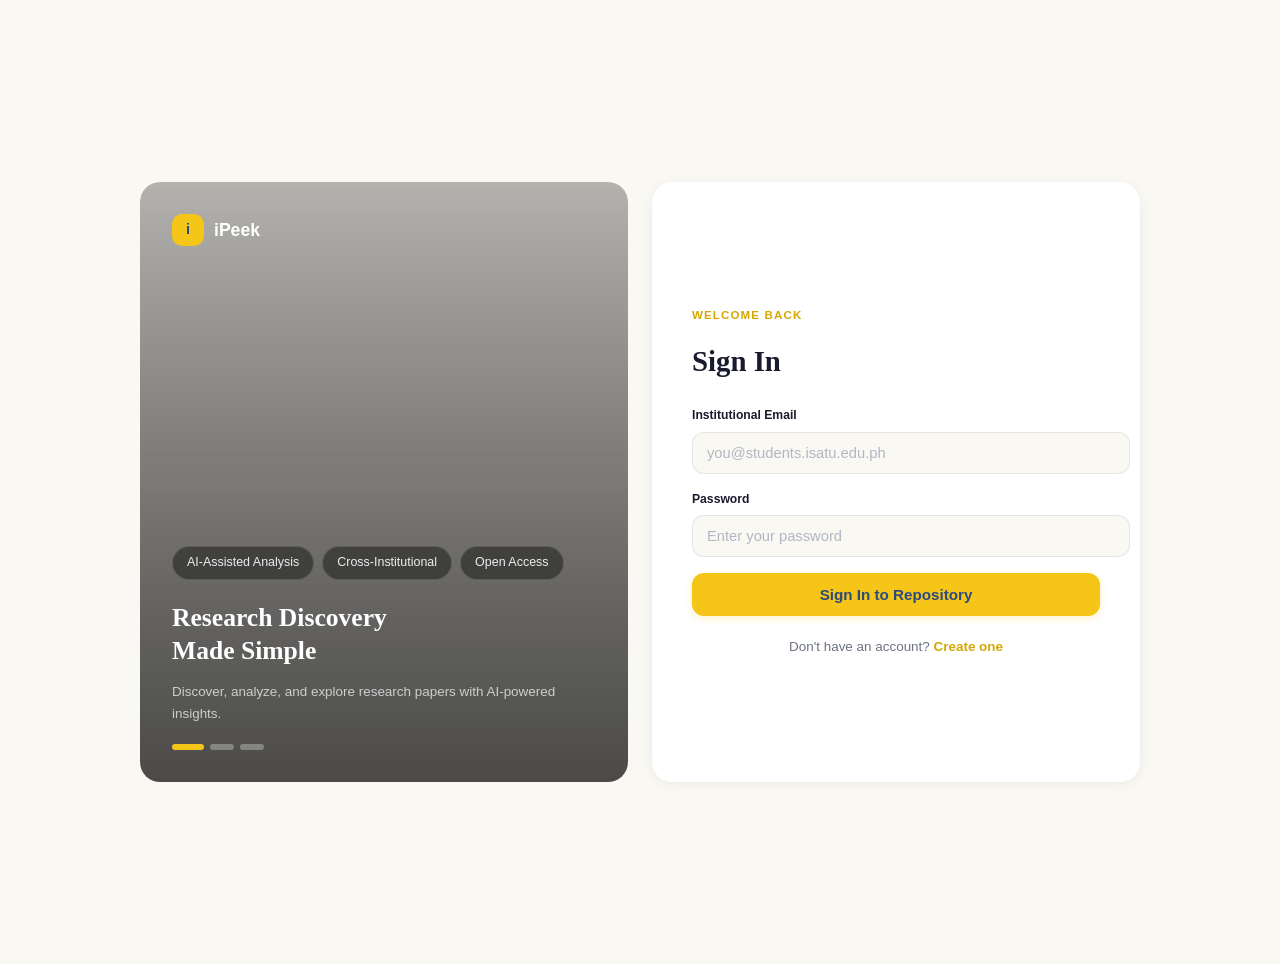
==== frontend/browse.html @ cb065b32 "Merge pull request #4 from riqrolled/new-features/frontend-rework Rework frontend and improve resear" ====
<!DOCTYPE html>
<html lang="en">
<head>
  <meta charset="UTF-8">
  <meta name="viewport" content="width=device-width, initial-scale=1.0">
  <title>iPeek — Browse Research</title>
  <link rel="preconnect" href="https://fonts.googleapis.com">
  <link rel="preconnect" href="https://fonts.gstatic.com" crossorigin>
  <link href="https://fonts.googleapis.com/css2?family=Playfair+Display:wght@600;700;800&family=Inter:wght@400;500;600;700&display=swap" rel="stylesheet">
  <link rel="stylesheet" href="css/style.css">
</head>
<body style="visibility:hidden;">
  <nav class="navbar">
    <div class="nav-brand">
      <div class="nav-logo">i</div>
      Research Repository
    </div>
    <div class="nav-links"></div>
    <div class="nav-right">
      <a href="profile.html" class="avatar" id="avatarEl" title="View Profile"></a>
      <span class="role-pill" id="rolePill"></span>
      <button class="btn btn-ghost btn-sm" onclick="logout()">Sign Out</button>
    </div>
  </nav>

  <!-- Mobile filter FAB -->
  <button class="filter-fab" id="filterFab" onclick="openFilterSheet()">⚙</button>

  <!-- Glass filter bottom sheet (mobile) -->
  <div class="glass-sheet-overlay" id="filterOverlay" onclick="closeFilterSheet()"></div>
  <div class="glass-sheet" id="filterSheet">
    <div class="glass-sheet-handle"></div>
    <div class="glass-sheet-title">Filters</div>

    <div class="sb-section">
      <span class="sb-label">Research Status</span>
      <button class="sb-item active" onclick="setFilter('status','all',this); closeFilterSheet();">
        All Projects <span class="sb-count" id="cntAllM">0</span>
      </button>
      <button class="sb-item" onclick="setFilter('status','approved',this); closeFilterSheet();">
        Approved <span class="sb-count" id="cntApprovedM">0</span>
      </button>
      <button class="sb-item" onclick="setFilter('status','ongoing',this); closeFilterSheet();">
        Ongoing <span class="sb-count" id="cntOngoingM">0</span>
      </button>
      <button class="sb-item" onclick="setFilter('status','rejected',this); closeFilterSheet();">
        Rejected <span class="sb-count" id="cntRejectedM">0</span>
      </button>
    </div>

    <div class="sb-section">
      <span class="sb-label">Colleges</span>
      <button class="sb-item" onclick="setFilter('college','CAS',this); closeFilterSheet();">CAS</button>
      <button class="sb-item" onclick="setFilter('college','CCI',this); closeFilterSheet();">CCI</button>
      <button class="sb-item" onclick="setFilter('college','CEA',this); closeFilterSheet();">CEA</button>
      <button class="sb-item" onclick="setFilter('college','CIT',this); closeFilterSheet();">CIT</button>
      <button class="sb-item" onclick="setFilter('college','COE',this); closeFilterSheet();">COE</button>
    </div>

    <div class="sb-section">
      <span class="sb-label">Technology</span>
      <button class="sb-item" onclick="setFilter('tag','Machine Learning',this); closeFilterSheet();">Machine Learning</button>
      <button class="sb-item" onclick="setFilter('tag','Web Development',this); closeFilterSheet();">Web Development</button>
      <button class="sb-item" onclick="setFilter('tag','Mobile App',this); closeFilterSheet();">Mobile App</button>
      <button class="sb-item" onclick="setFilter('tag','IoT',this); closeFilterSheet();">IoT</button>
      <button class="sb-item" onclick="setFilter('tag','Computer Vision',this); closeFilterSheet();">Computer Vision</button>
    </div>
  </div>

  <div class="layout">
    <!-- Left filter sidebar (desktop) -->
    <div class="sidebar">
      <div class="sb-section">
        <span class="sb-label">Research Status</span>
        <button class="sb-item active" onclick="setFilter('status','all',this)">
          All Projects <span class="sb-count" id="cntAll">0</span>
        </button>
        <button class="sb-item" onclick="setFilter('status','approved',this)">
          Approved <span class="sb-count" id="cntApproved">0</span>
        </button>
        <button class="sb-item" onclick="setFilter('status','ongoing',this)">
          Ongoing <span class="sb-count" id="cntOngoing">0</span>
        </button>
        <button class="sb-item" onclick="setFilter('status','rejected',this)">
          Rejected <span class="sb-count" id="cntRejected">0</span>
        </button>
      </div>

      <div class="sb-section">
        <span class="sb-label">Colleges</span>
        <button class="sb-item" onclick="setFilter('college','CAS',this)">CAS</button>
        <button class="sb-item" onclick="setFilter('college','CCI',this)">CCI</button>
        <button class="sb-item" onclick="setFilter('college','CEA',this)">CEA</button>
        <button class="sb-item" onclick="setFilter('college','CIT',this)">CIT</button>
        <button class="sb-item" onclick="setFilter('college','COE',this)">COE</button>
      </div>

      <div class="sb-section">
        <span class="sb-label">Technology</span>
        <button class="sb-item" onclick="setFilter('tag','Machine Learning',this)">Machine Learning</button>
        <button class="sb-item" onclick="setFilter('tag','Web Development',this)">Web Development</button>
        <button class="sb-item" onclick="setFilter('tag','Mobile App',this)">Mobile App</button>
        <button class="sb-item" onclick="setFilter('tag','IoT',this)">IoT</button>
        <button class="sb-item" onclick="setFilter('tag','Computer Vision',this)">Computer Vision</button>
      </div>
    </div>

    <!-- Main content area -->
    <div class="main">
      <div class="hero">
        <div>
          <h2>Explore ISAT-U Research</h2>
          <p>Capstone and thesis projects · Main Campus · 2020–2025</p>
        </div>
        <span class="badge badge-validated">ISAT-U Main Campus</span>
      </div>

      <div class="search-wrap mb-md">
        <span class="search-icon">🔍</span>
        <input type="text" id="searchInput" placeholder="Title, author, keyword, or technology...">
      </div>

      <div class="year-pills">
        <button class="year-pill active" onclick="setYear('all',this)">All Years</button>
        <button class="year-pill" onclick="setYear('2024',this)">2024</button>
        <button class="year-pill" onclick="setYear('2023',this)">2023</button>
        <button class="year-pill" onclick="setYear('2022',this)">2022</button>
      </div>

      <div class="results-bar">
        <span id="resultsCount">Loading...</span>
      </div>

      <div class="research-grid" id="grid"></div>

      <div id="empty" class="empty-state" style="display:none;">
        <div class="empty-state-icon">📭</div>
        <p>No research found. Try adjusting your filters.</p>
      </div>

      <div id="loading" class="text-center" style="padding:60px 0;color:var(--muted);">
        <div class="spinner spinner-lg" style="margin:0 auto 12px;"></div>
        <p>Loading repository...</p>
      </div>
    </div>
  </div>

  <div class="toast-wrap" id="toasts"></div>

  <script src="js/api.js"></script>
  <script src="js/pillnav.js"></script>
  <script src="js/motion.js"></script>
  <script src="js/browse.js"></script>

  <script>
    function openFilterSheet() {
      document.getElementById("filterOverlay").classList.add("open");
      document.getElementById("filterSheet").classList.add("open");
    }
    function closeFilterSheet() {
      document.getElementById("filterOverlay").classList.remove("open");
      document.getElementById("filterSheet").classList.remove("open");
    }

    async function logout() {
      try { await apiLogout(); } catch {}
      sessionStorage.clear();
      window.location.replace("index.html");
    }
  </script>

</body>
</html>
---- frontend/css/style.css ----
/* =============================================================
   iPeek — Global Stylesheet
   Design: Warm cream base, serif headings, soft shadows,
   yellow/gold accents, flat clean aesthetic.
   ============================================================= */

/* ── Reset ────────────────────────────────────────────────── */
*, *::before, *after { box-sizing: border-box; margin: 0; padding: 0; }

:root {
  /* Cream base */
  --bg:          #FAF8F2;
  --bg-alt:      #F5F3ED;
  --card:        #FFFFFF;

  /* Palette */
  --primary:     #2A4A7F;
  --primary-lt:  #3a6aaf;
  --accent:      #F5C518;
  --accent-dk:   #D4A800;
  --orange:      #FF8C42;

  /* Semantic */
  --text:        #1a1a2e;
  --muted:       #6b7280;
  --border:      rgba(0,0,0,0.06);
  --success:     #16a34a;
  --warning:     #d97706;
  --danger:      #dc2626;
  --info:        #2563eb;

  /* Typography */
  --font-serif:  'Playfair Display', Georgia, serif;
  --font-sans:   'Inter', 'Segoe UI', sans-serif;

  /* Shadows — warm, soft */
  --shadow-sm:   0 1px 3px rgba(0,0,0,0.04);
  --shadow:      0 2px 12px rgba(0,0,0,0.06);
  --shadow-md:   0 4px 20px rgba(0,0,0,0.08);
  --shadow-lg:   0 8px 32px rgba(0,0,0,0.10);

  /* Radius */
  --radius:      16px;
  --radius-sm:   12px;
  --radius-lg:   20px;
  --radius-pill:  9999px;

  /* Glass (overlays only) */
  --glass-bg:    rgba(255,255,255,0.85);
  --glass-border:rgba(255,255,255,0.6);
  --glass-blur:  12px;
}

body {
  font-family: var(--font-sans);
  background: var(--bg);
  color: var(--text);
  font-size: 14px;
  line-height: 1.6;
  -webkit-font-smoothing: antialiased;
  min-height: 100vh;
}

a    { text-decoration: none; color: inherit; }
button, input, textarea, select { font-family: inherit; cursor: pointer; }

h1, h2, h3 { font-family: var(--font-serif); color: var(--text); }

/* ── Navbar — Full-width flat bar ─────────────────────────── */
.navbar {
  position: sticky;
  top: 0;
  z-index: 100;
  height: 60px;
  display: flex;
  align-items: center;
  padding: 0 24px;
  gap: 16px;
  background: var(--card);
  border-bottom: 1px solid var(--border);
  box-shadow: var(--shadow-sm);
}

.nav-brand {
  display: flex;
  align-items: center;
  gap: 10px;
  color: var(--text);
  font-weight: 700;
  font-size: 1.05rem;
  margin-right: 8px;
  white-space: nowrap;
  flex-shrink: 0;
}

.nav-logo {
  width: 32px; height: 32px;
  border-radius: 10px;
  background: var(--accent);
  color: var(--primary);
  font-weight: 800;
  font-size: 0.9rem;
  display: flex; align-items: center; justify-content: center;
  flex-shrink: 0;
}

.nav-links { display: flex; gap: 4px; flex: 1; }

/* Nav track wraps the pill list — subtle bg on flat bar */
.nav-track {
  display: flex;
  align-items: center;
  gap: 2px;
}

.nav-right {
  display: flex;
  align-items: center;
  gap: 12px;
  margin-left: auto;
  flex-shrink: 0;
}

/* ── Pill Nav — gliding highlight ──────────────────────────── */
.pill-list {
  position: relative;
  display: flex;
  align-items: center;
  gap: 2px;
  list-style: none;
  margin: 0;
  padding: 0;
}

.pill-indicator {
  position: absolute;
  top: 0; left: 0;
  background: rgba(245, 197, 24, 0.15);
  border-radius: var(--radius-sm);
  opacity: 0;
  transition: transform 220ms cubic-bezier(0.4, 0, 0.2, 1),
              width 220ms cubic-bezier(0.4, 0, 0.2, 1),
              opacity 150ms;
  z-index: 0;
  pointer-events: none;
}

.pill-list > li { display: flex; }

.pill {
  position: relative;
  z-index: 1;
  display: inline-flex;
  align-items: center;
  gap: 6px;
  padding: 7px 14px;
  border-radius: var(--radius-sm);
  color: var(--muted);
  font-size: 0.88rem;
  font-weight: 500;
  text-decoration: none;
  transition: color 180ms, background 180ms;
  white-space: nowrap;
}

.pill:hover { color: var(--text); background: rgba(0,0,0,0.03); }
.pill.nav-lit { color: var(--primary); font-weight: 600; }
.pill.is-active { color: var(--primary); font-weight: 600; }

/* ── Nav icon button (bell, logout) ───────────────────────── */
.nav-icon-btn {
  width: 36px; height: 36px;
  border-radius: 50%;
  border: none;
  background: transparent;
  display: flex; align-items: center; justify-content: center;
  font-size: 1.1rem;
  color: var(--muted);
  cursor: pointer;
  transition: background 0.15s, color 0.15s;
  position: relative;
}
.nav-icon-btn:hover { background: rgba(0,0,0,0.05); color: var(--text); }

/* ── Notification Dropdown ─────────────────────────────────── */
.nav-notif-wrapper { position: relative; }

.nav-dropdown {
  position: absolute;
  top: calc(100% + 8px);
  right: 0;
  background: var(--card);
  border-radius: var(--radius);
  box-shadow: var(--shadow-lg);
  border: 1px solid var(--border);
  min-width: 320px;
  max-height: 400px;
  overflow-y: auto;
  z-index: 200;
  display: none;
}
.nav-dropdown.open { display: block; }

.notif-header {
  padding: 14px 16px;
  font-weight: 700;
  font-size: 0.88rem;
  border-bottom: 1px solid var(--border);
  color: var(--text);
}

.notif-item {
  padding: 12px 16px;
  border-bottom: 1px solid var(--border);
  font-size: 0.82rem;
  display: flex;
  gap: 10px;
  align-items: flex-start;
  transition: background 0.12s;
}
.notif-item:hover { background: rgba(0,0,0,0.02); }
.notif-item:last-child { border: none; }

.notif-icon {
  width: 32px; height: 32px;
  border-radius: 50%;
  display: flex; align-items: center; justify-content: center;
  flex-shrink: 0;
  font-size: 0.85rem;
}
.notif-icon.approved { background: #E8F5E9; }
.notif-icon.pending  { background: #FFF3E0; }
.notif-icon.returned { background: #FFEBEE; }

.notif-text { flex: 1; line-height: 1.4; }
.notif-text strong { font-weight: 600; }
.notif-time { font-size: 0.72rem; color: var(--muted); margin-top: 2px; }

.notif-empty { padding: 24px; text-align: center; color: var(--muted); font-size: 0.84rem; }

/* ── Profile Pill (avatar + role) ──────────────────────────── */
.profile-pill {
  display: inline-flex;
  align-items: center;
  gap: 8px;
  padding: 4px 12px 4px 4px;
  border-radius: var(--radius-pill);
  text-decoration: none;
  transition: background 0.15s;
}
.profile-pill:hover { background: rgba(0,0,0,0.04); }

.avatar {
  width: 32px; height: 32px;
  border-radius: 50%;
  background: var(--accent);
  color: var(--primary);
  font-weight: 700;
  font-size: 0.78rem;
  display: flex; align-items: center; justify-content: center;
  flex-shrink: 0;
  cursor: pointer;
}

.role-pill {
  background: var(--accent);
  color: var(--primary);
  font-size: 0.72rem;
  font-weight: 700;
  padding: 3px 10px;
  border-radius: var(--radius-pill);
  white-space: nowrap;
}

/* ── Mobile Header ─────────────────────────────────────────── */
.mobile-header {
  display: none;
  position: sticky;
  top: 0;
  z-index: 100;
  height: 52px;
  background: var(--card);
  border-bottom: 1px solid var(--border);
  padding: 0 16px;
  align-items: center;
  justify-content: space-between;
}

.mobile-header .nav-brand { font-size: 0.95rem; }

.mobile-profile-icon {
  width: 32px; height: 32px;
  border-radius: 50%;
  background: var(--accent);
  color: var(--primary);
  font-weight: 700;
  font-size: 0.75rem;
  display: flex; align-items: center; justify-content: center;
  text-decoration: none;
}

/* ── Bottom Tab Bar (Mobile) ──────────────────────────────── */
.bottom-tab-bar {
  display: none;
  position: fixed;
  bottom: 0;
  left: 0; right: 0;
  z-index: 100;
  background: var(--card);
  border-top: 1px solid var(--border);
  box-shadow: 0 -2px 8px rgba(0,0,0,0.04);
  padding: 6px 8px;
  padding-bottom: max(6px, env(safe-area-inset-bottom));
}

.bottom-tab-bar .pill-list {
  justify-content: space-around;
}

.bottom-tab-bar .pill {
  flex-direction: column;
  gap: 2px;
  padding: 6px 10px;
  font-size: 0.65rem;
  text-align: center;
}

.bottom-tab-bar .pill-indicator {
  border-radius: var(--radius-sm);
}

/* ── Layouts ───────────────────────────────────────────────── */
.layout {
  display: grid;
  grid-template-columns: 220px 1fr;
  min-height: calc(100vh - 60px);
  padding: 20px;
  gap: 20px;
  max-width: 1400px;
  margin: 0 auto;
}

.layout-two {
  display: grid;
  grid-template-columns: 1fr;
  min-height: calc(100vh - 60px);
  padding: 20px;
  gap: 16px;
  max-width: 780px;
  margin: 0 auto;
}

.layout-review {
  display: grid;
  grid-template-columns: 340px 1fr;
  min-height: calc(100vh - 60px);
  padding: 20px;
  gap: 20px;
  max-width: 1200px;
  margin: 0 auto;
}

/* ── Sidebar ───────────────────────────────────────────────── */
.sidebar {
  background: var(--card);
  border-radius: var(--radius);
  box-shadow: var(--shadow);
  padding: 20px 0;
  overflow-y: auto;
  align-self: start;
  position: sticky;
  top: 80px;
}

.right-panel {
  background: var(--card);
  border-radius: var(--radius);
  box-shadow: var(--shadow);
  padding: 18px;
  overflow-y: auto;
  display: flex;
  flex-direction: column;
  gap: 14px;
  align-self: start;
  position: sticky;
  top: 80px;
}

.main { padding: 20px; overflow-y: auto; }

.sb-section { margin-bottom: 20px; }

.sb-label {
  display: block;
  font-size: 0.72rem;
  font-weight: 700;
  text-transform: uppercase;
  letter-spacing: 0.08em;
  color: var(--accent-dk);
  padding: 0 16px;
  margin-bottom: 6px;
}

.sb-item {
  display: flex;
  align-items: center;
  justify-content: space-between;
  padding: 9px 16px;
  font-size: 0.88rem;
  color: var(--text);
  cursor: pointer;
  transition: all 0.15s;
  border: none;
  background: none;
  width: 100%;
  text-align: left;
  border-radius: var(--radius-sm);
  margin: 0 8px;
  width: calc(100% - 16px);
}

.sb-item:hover  { background: rgba(0,0,0,0.03); }
.sb-item.active {
  background: rgba(245, 197, 24, 0.12);
  color: var(--primary);
  font-weight: 600;
}

.sb-count {
  font-size: 0.72rem;
  font-weight: 600;
  color: var(--muted);
  background: rgba(0,0,0,0.04);
  padding: 2px 8px;
  border-radius: var(--radius-pill);
}

/* ── Cards ─────────────────────────────────────────────────── */
.card {
  background: var(--card);
  border-radius: var(--radius);
  box-shadow: var(--shadow);
  padding: 20px;
  border: 1px solid rgba(0,0,0,0.03);
}

/* ── Stat Cards ────────────────────────────────────────────── */
.stat-grid {
  display: grid;
  grid-template-columns: repeat(4, 1fr);
  gap: 16px;
  margin-bottom: 20px;
}

.stat-card {
  background: var(--card);
  border-radius: var(--radius);
  box-shadow: var(--shadow);
  padding: 20px;
  text-align: center;
  border: 1px solid rgba(0,0,0,0.03);
  transition: transform 0.2s, box-shadow 0.2s;
}

.stat-card:hover { transform: translateY(-2px); box-shadow: var(--shadow-md); }

.stat-card.hi {
  background: linear-gradient(135deg, #FFFBEB, #FEF3C7);
  border: 1px solid rgba(245,197,24,0.2);
}

.stat-num { font-size: 2rem; font-weight: 700; color: var(--primary); line-height: 1; }
.stat-card.hi .stat-num { color: var(--warning); }
.stat-lbl { font-size: 0.76rem; color: var(--muted); margin-top: 6px; font-weight: 500; }

/* ── Buttons ───────────────────────────────────────────────── */
.btn {
  display: inline-flex;
  align-items: center;
  gap: 6px;
  padding: 8px 18px;
  border: none;
  border-radius: var(--radius-sm);
  font-size: 0.88rem;
  font-weight: 600;
  cursor: pointer;
  transition: all 0.18s;
  white-space: nowrap;
  box-shadow: var(--shadow-sm);
}

.btn:hover    { filter: brightness(1.06); transform: translateY(-1px); box-shadow: var(--shadow); }
.btn:active   { transform: scale(0.97) translateY(0); transition: transform 80ms; }
.btn:disabled { opacity: 0.5; cursor: not-allowed; filter: none; transform: none; }

.btn-primary { background: var(--primary); color: white; }
.btn-accent  { background: var(--accent);  color: var(--primary); box-shadow: var(--shadow-sm), 0 2px 8px rgba(245,197,24,0.2); }
.btn-success { background: var(--success); color: white; }
.btn-danger  { background: var(--danger);  color: white; }
.btn-ghost   { background: var(--card); color: var(--primary); border: 1px solid var(--border); }
.btn-ghost:hover { background: var(--bg); }

.btn-sm  { padding: 5px 12px; font-size: 0.78rem; }
.btn-lg  { padding: 11px 26px; font-size: 0.95rem; }
.btn-full { width: 100%; justify-content: center; }

/* ── Badges (consistent everywhere) ───────────────────────── */
.badge {
  display: inline-block;
  padding: 3px 10px;
  border-radius: var(--radius-pill);
  font-size: 0.72rem;
  font-weight: 700;
  text-transform: capitalize;
}

.badge-pending   { background: #FFF3E0; color: #E65100; }
.badge-validated { background: #E8F5E9; color: #2E7D32; }
.badge-approved  { background: #E8F5E9; color: #2E7D32; }
.badge-returned  { background: #FFEBEE; color: #C62828; }
.badge-high      { background: #FFEBEE; color: #C62828; }
.badge-moderate  { background: #FFF3E0; color: #E65100; }
.badge-low       { background: #E8F5E9; color: #2E7D32; }

/* ── Form Elements ─────────────────────────────────────────── */
.form-group { margin-bottom: 14px; }
.form-row   { display: grid; grid-template-columns: 1fr 1fr; gap: 14px; }

.form-label {
  display: block;
  font-size: 0.72rem;
  font-weight: 700;
  text-transform: uppercase;
  letter-spacing: 0.05em;
  color: var(--muted);
  margin-bottom: 5px;
}

.form-input {
  width: 100%;
  padding: 10px 14px;
  border: 1px solid rgba(0,0,0,0.08);
  border-radius: var(--radius-sm);
  font-size: 0.88rem;
  color: var(--text);
  background: var(--bg);
  transition: border-color 0.18s, box-shadow 0.18s;
}

.form-input:focus {
  outline: none;
  border-color: var(--accent);
  box-shadow: 0 0 0 2px rgba(245,197,24,0.2);
}

.form-input::placeholder { color: #b0b7c3; }
textarea.form-input      { resize: vertical; min-height: 80px; }
select.form-input        { cursor: pointer; }

/* ── Search Bar ────────────────────────────────────────────── */
.search-wrap {
  display: flex;
  align-items: center;
  gap: 10px;
  background: var(--card);
  border: 1px solid rgba(0,0,0,0.06);
  border-radius: var(--radius);
  padding: 12px 16px;
  box-shadow: var(--shadow-sm);
  transition: box-shadow 0.2s, border-color 0.2s;
}

.search-wrap:focus-within {
  border-color: var(--accent);
  box-shadow: var(--shadow), 0 0 0 2px rgba(245,197,24,0.15);
}

.search-wrap input {
  border: none;
  outline: none;
  font-size: 0.92rem;
  width: 100%;
  background: transparent;
  color: var(--text);
}

.search-wrap input::placeholder { color: #b0b7c3; }
.search-icon { color: var(--muted); font-size: 1rem; flex-shrink: 0; }

/* ── Hero Banner ───────────────────────────────────────────── */
.hero {
  background: linear-gradient(135deg, var(--primary), var(--primary-lt));
  border-radius: var(--radius);
  color: white;
  padding: 22px 26px;
  margin-bottom: 18px;
  display: flex;
  align-items: center;
  justify-content: space-between;
  box-shadow: var(--shadow);
}

.hero h2 { font-size: 1.15rem; margin-bottom: 3px; color: white; }
.hero p  { font-size: 0.78rem; opacity: 0.7; }

/* ── Year Filter Pills ─────────────────────────────────────── */
.year-pills { display: flex; gap: 6px; flex-wrap: wrap; margin-bottom: 14px; }

.year-pill {
  padding: 5px 14px;
  border-radius: var(--radius-pill);
  font-size: 0.78rem;
  font-weight: 600;
  cursor: pointer;
  border: 1px solid var(--border);
  background: var(--card);
  color: var(--muted);
  transition: all 0.18s;
}

.year-pill:hover  { color: var(--primary); border-color: rgba(42,74,127,0.2); }
.year-pill.active { background: var(--primary); color: white; border-color: var(--primary); }

/* ── Results Bar ───────────────────────────────────────────── */
.results-bar {
  display: flex;
  align-items: center;
  justify-content: space-between;
  margin-bottom: 14px;
}
.results-bar span { font-size: 0.82rem; color: var(--muted); }

/* ── Research Card Grid ────────────────────────────────────── */
.research-grid { display: grid; grid-template-columns: repeat(2, 1fr); gap: 18px; }

.research-grid-flow {
  display: flex;
  flex-wrap: wrap;
  gap: 18px;
}
.research-grid-flow .r-card {
  flex: 0 1 auto;
  min-width: 260px;
  max-width: 380px;
}

.r-card {
  background: var(--card);
  border: 1px solid rgba(0,0,0,0.03);
  border-radius: var(--radius);
  padding: 18px;
  cursor: pointer;
  box-shadow: var(--shadow);
  transition: box-shadow 0.2s, transform 0.2s;
}

.r-card:hover {
  box-shadow: var(--shadow-md);
  transform: translateY(-2px);
}

.r-card-header {
  display: flex;
  align-items: center;
  gap: 8px;
  margin-bottom: 10px;
}

.r-card-id {
  font-size: 0.72rem;
  font-weight: 700;
  color: var(--primary);
  background: rgba(245,197,24,0.15);
  padding: 2px 8px;
  border-radius: var(--radius-pill);
}

.r-card-year { font-size: 0.78rem; color: var(--muted); }

.r-card-status {
  margin-left: auto;
  flex-shrink: 0;
}

.r-card-title {
  font-family: var(--font-serif);
  font-size: 1rem;
  font-weight: 700;
  margin-bottom: 6px;
  line-height: 1.4;
  color: var(--text);
}

.r-card-meta { font-size: 0.78rem; color: var(--muted); margin-bottom: 10px; }
.r-card-tags { display: flex; flex-wrap: wrap; gap: 5px; }

.tag {
  background: rgba(0,0,0,0.04);
  color: var(--text);
  font-size: 0.72rem;
  font-weight: 500;
  padding: 3px 10px;
  border-radius: var(--radius-pill);
}

/* ── Tab Switcher ──────────────────────────────────────────── */
.tabs {
  display: flex;
  gap: 0;
  background: rgba(0,0,0,0.04);
  padding: 4px;
  border-radius: var(--radius-sm);
  margin-bottom: 16px;
}

.tab-btn {
  flex: 1;
  padding: 8px 16px;
  border: none;
  background: transparent;
  border-radius: 10px;
  font-size: 0.84rem;
  font-weight: 600;
  color: var(--muted);
  cursor: pointer;
  transition: all 0.18s;
}

.tab-btn:hover  { color: var(--text); }
.tab-btn.active { background: var(--accent); color: var(--primary); box-shadow: var(--shadow-sm); }

/* ── AI Result Box ─────────────────────────────────────────── */
.ai-box {
  background: var(--bg);
  border: none;
  border-radius: var(--radius);
  padding: 18px;
  font-size: 0.86rem;
  line-height: 1.8;
  white-space: pre-wrap;
  max-height: 420px;
  overflow-y: auto;
  color: var(--text);
}

/* ── Research Gap Cards ────────────────────────────────────── */
.gap-item {
  border: none;
  border-left: 4px solid var(--accent);
  border-radius: var(--radius);
  padding: 16px 18px;
  margin-bottom: 12px;
  background: var(--card);
  box-shadow: var(--shadow-sm);
}

.gap-header {
  display: flex;
  align-items: center;
  justify-content: space-between;
  margin-bottom: 10px;
}

.gap-index {
  width: 26px; height: 26px;
  border-radius: 50%;
  background: var(--accent);
  color: var(--primary);
  font-weight: 800;
  font-size: 0.76rem;
  display: flex; align-items: center; justify-content: center;
  flex-shrink: 0;
}

.gap-label {
  display: block;
  font-size: 0.68rem;
  font-weight: 700;
  text-transform: uppercase;
  letter-spacing: 0.06em;
  color: var(--accent-dk);
  margin-bottom: 3px;
}

.gap-text-block p,
.gap-recommendation-block p {
  font-size: 0.85rem;
  line-height: 1.6;
  color: var(--text);
}

.gap-text-block { margin-bottom: 10px; }

.gap-recommendation-block {
  background: rgba(245,197,24,0.06);
  border-radius: var(--radius-sm);
  padding: 10px 14px;
}

/* ── Similarity Bars ───────────────────────────────────────── */
.sim-row    { margin-bottom: 12px; }
.sim-label  { display: flex; justify-content: space-between; font-size: 0.82rem; margin-bottom: 4px; }
.sim-track  { height: 8px; background: rgba(0,0,0,0.04); border-radius: var(--radius-pill); overflow: hidden; }
.sim-fill   { height: 100%; border-radius: var(--radius-pill); background: var(--primary); transition: width 0.5s ease; }

/* ── Citation Badges ───────────────────────────────────────── */
.citation-badges {
  display: flex;
  flex-wrap: wrap;
  gap: 6px;
  margin-top: 16px;
  padding-top: 14px;
  border-top: 1px solid var(--border);
}

.citation-badge {
  display: inline-block;
  background: rgba(0,0,0,0.04);
  color: var(--text);
  font-size: 0.76rem;
  font-weight: 500;
  padding: 4px 12px;
  border-radius: var(--radius-pill);
  border: 1px solid rgba(0,0,0,0.06);
}

/* ── Drag & Drop Upload Zone ───────────────────────────────── */
.drop-zone {
  border: 2px dashed rgba(0,0,0,0.12);
  border-radius: var(--radius);
  padding: 40px;
  text-align: center;
  cursor: pointer;
  transition: all 0.2s;
  background: var(--bg);
}

.drop-zone:hover,
.drop-zone.over {
  border-color: var(--accent);
  background: rgba(245,197,24,0.04);
}

.drop-icon { font-size: 2rem; margin-bottom: 8px; }
.drop-text { font-size: 0.88rem; color: var(--muted); }
.drop-text span { color: var(--primary); font-weight: 600; }

/* ── Multi-Step Form Indicator ─────────────────────────────── */
.steps {
  display: flex;
  align-items: center;
  margin-bottom: 28px;
  padding: 12px 16px;
  background: var(--bg);
  border-radius: var(--radius);
}

.step {
  display: flex;
  align-items: center;
  gap: 8px;
  font-size: 0.84rem;
  color: var(--muted);
}

.step-dot {
  width: 28px; height: 28px;
  border-radius: 50%;
  border: 2px solid rgba(0,0,0,0.1);
  background: var(--card);
  display: flex; align-items: center; justify-content: center;
  font-size: 0.75rem; font-weight: 700;
  flex-shrink: 0;
  transition: all 0.2s;
}

.step.active .step-dot { background: var(--primary); border-color: var(--primary); color: white; }
.step.done   .step-dot { background: var(--success);  border-color: var(--success);  color: white; }
.step.active { color: var(--primary); font-weight: 600; }

.step-line { flex: 1; height: 2px; background: rgba(0,0,0,0.08); margin: 0 8px; border-radius: 1px; }
.step.done + .step-line { background: var(--success); }

/* ── Spinner ───────────────────────────────────────────────── */
.spinner {
  width: 18px; height: 18px;
  border-radius: 50%;
  border: 2.5px solid rgba(0,0,0,0.08);
  border-top-color: var(--primary);
  animation: spin 0.65s linear infinite;
  display: inline-block;
}

@keyframes spin { to { transform: rotate(360deg); } }

/* ── Toast Notifications ───────────────────────────────────── */
.toast-wrap {
  position: fixed;
  bottom: 20px; right: 20px;
  z-index: 999;
  display: flex;
  flex-direction: column;
  gap: 8px;
}

.toast {
  background: var(--card);
  border-radius: var(--radius-sm);
  padding: 12px 18px;
  box-shadow: var(--shadow-lg);
  border-left: 4px solid var(--primary);
  font-size: 0.84rem;
  min-width: 280px;
  animation: slideUp 0.25s ease;
}

.toast.success { border-left-color: var(--success); }
.toast.error   { border-left-color: var(--danger);  }
.toast.warning { border-left-color: var(--warning); }
.toast.info    { border-left-color: var(--info);    }

@keyframes slideUp {
  from { transform: translateY(10px); opacity: 0; }
  to   { transform: translateY(0);    opacity: 1; }
}

/* ── Submission List Items (Review Queue) ──────────────────── */
.sub-item {
  padding: 14px;
  border-radius: var(--radius);
  background: var(--card);
  cursor: pointer;
  margin-bottom: 8px;
  box-shadow: var(--shadow-sm);
  border: 2px solid transparent;
  transition: all 0.18s;
}

.sub-item:hover  { box-shadow: var(--shadow); border-color: rgba(0,0,0,0.06); }
.sub-item.active { border-color: var(--accent); background: rgba(245,197,24,0.04); }

.sub-item-title  { font-weight: 600; font-size: 0.88rem; margin-bottom: 4px; line-height: 1.4; }
.sub-item-meta   { font-size: 0.74rem; color: var(--muted); margin-bottom: 6px; }
.sub-item-footer { display: flex; align-items: center; justify-content: space-between; }
.sub-item-time   { font-size: 0.72rem; color: var(--muted); }

/* ── Bulk Selection Bar ────────────────────────────────────── */
.bulk-bar {
  display: flex;
  align-items: center;
  justify-content: space-between;
  background: rgba(42,74,127,0.06);
  border: 1px solid rgba(42,74,127,0.12);
  border-radius: var(--radius-sm);
  padding: 10px 14px;
  margin-top: 10px;
  font-size: 0.82rem;
  font-weight: 600;
  color: var(--primary);
}

.bulk-bar-actions { display: flex; gap: 8px; }

.sub-item-checkbox {
  margin-top: 3px;
  flex-shrink: 0;
  cursor: pointer;
}

/* ── Filter Tabs ───────────────────────────────────────────── */
.filter-tabs {
  display: flex;
  gap: 3px;
  background: rgba(0,0,0,0.04);
  padding: 4px;
  border-radius: var(--radius-sm);
}

.filter-tab {
  flex: 1;
  text-align: center;
  padding: 6px;
  border-radius: 10px;
  font-size: 0.78rem;
  font-weight: 600;
  color: var(--muted);
  cursor: pointer;
  border: none;
  background: transparent;
  transition: all 0.18s;
}

.filter-tab:hover  { color: var(--text); }
.filter-tab.active { background: var(--card); color: var(--primary); box-shadow: var(--shadow-sm); }

/* ── Review Panels ─────────────────────────────────────────── */
.sub-panel {
  background: var(--card);
  border-radius: var(--radius);
  box-shadow: var(--shadow);
  display: flex;
  flex-direction: column;
  overflow: hidden;
}

.sub-panel-header {
  padding: 16px 18px;
  border-bottom: 1px solid var(--border);
  flex-shrink: 0;
}

.sub-panel-header h3 { font-size: 0.95rem; margin-bottom: 10px; }

.sub-list {
  flex: 1;
  overflow-y: auto;
  padding: 12px;
  display: flex;
  flex-direction: column;
  gap: 8px;
}

.detail-panel {
  background: var(--card);
  border-radius: var(--radius);
  box-shadow: var(--shadow);
  padding: 22px;
  overflow-y: auto;
}

.detail-title { font-family: var(--font-serif); font-size: 1.1rem; font-weight: 700; margin-bottom: 8px; line-height: 1.4; color: var(--text); }

.detail-chips { display: flex; flex-wrap: wrap; gap: 6px; margin-bottom: 14px; }

.detail-chip {
  background: var(--bg);
  border: 1px solid rgba(0,0,0,0.06);
  border-radius: var(--radius-pill);
  font-size: 0.74rem;
  font-weight: 600;
  color: var(--muted);
  padding: 3px 10px;
}

.checklist { list-style: none; }
.cl-item {
  display: flex;
  align-items: center;
  gap: 10px;
  padding: 8px 0;
  font-size: 0.84rem;
  border-bottom: 1px solid var(--border);
}
.cl-item:last-child { border: none; }
.cl-icon { font-size: 0.9rem; flex-shrink: 0; width: 20px; text-align: center; }

.ai-notice {
  background: rgba(42,74,127,0.06);
  border: none;
  border-radius: var(--radius);
  padding: 12px 16px;
  font-size: 0.82rem;
  color: var(--primary);
  margin-bottom: 14px;
  display: flex;
  align-items: center;
  gap: 8px;
}

.action-row {
  display: flex;
  gap: 10px;
  justify-content: flex-end;
  padding-top: 14px;
  border-top: 1px solid var(--border);
}

.empty-detail {
  display: flex;
  flex-direction: column;
  align-items: center;
  justify-content: center;
  height: 100%;
  color: var(--muted);
  text-align: center;
}
.empty-detail .icon { font-size: 2.5rem; margin-bottom: 12px; }

/* ── Profile Page ──────────────────────────────────────────── */
.profile-layout {
  display: grid;
  grid-template-columns: 260px 1fr;
  gap: 20px;
  max-width: 920px;
  margin: 24px auto;
  padding: 0 20px;
}

.profile-avatar-card {
  background: var(--card);
  border-radius: var(--radius);
  box-shadow: var(--shadow);
  padding: 28px;
  text-align: center;
  height: fit-content;
  position: sticky;
  top: 80px;
  border: 1px solid rgba(0,0,0,0.03);
}

.avatar-large {
  width: 76px; height: 76px;
  border-radius: 50%;
  background: linear-gradient(135deg, var(--primary), var(--primary-lt));
  color: white;
  font-size: 1.6rem;
  font-weight: 700;
  display: flex; align-items: center; justify-content: center;
  margin: 0 auto 14px;
  position: relative;
  cursor: pointer;
  box-shadow: var(--shadow);
}

.avatar-edit {
  position: absolute;
  bottom: 0; right: 0;
  width: 24px; height: 24px;
  border-radius: 50%;
  background: var(--accent);
  color: var(--primary);
  font-size: 0.7rem;
  display: flex; align-items: center; justify-content: center;
  border: 3px solid var(--card);
}

.profile-name  { font-size: 1rem; font-weight: 700; margin-bottom: 3px; }
.profile-email { font-size: 0.78rem; color: var(--muted); margin-bottom: 12px; }

.profile-meta {
  text-align: left;
  font-size: 0.78rem;
  display: flex;
  flex-direction: column;
  gap: 8px;
  margin-top: 16px;
  padding-top: 16px;
  border-top: 1px solid var(--border);
}

.profile-meta-item {
  display: flex;
  align-items: center;
  gap: 8px;
  color: var(--muted);
  padding: 6px 10px;
  border-radius: var(--radius-sm);
  background: var(--bg);
}
.profile-meta-item strong { color: var(--text); }

.profile-form-card {
  background: var(--card);
  border-radius: var(--radius);
  box-shadow: var(--shadow);
  padding: 28px;
  border: 1px solid rgba(0,0,0,0.03);
}

.section-title {
  font-family: var(--font-serif);
  font-size: 0.95rem;
  font-weight: 700;
  margin-bottom: 16px;
  padding-bottom: 12px;
  border-bottom: 1px solid var(--border);
  color: var(--text);
}

/* Password strength — segmented bar */
.pw-bar {
  display: flex;
  gap: 4px;
  margin-top: 8px;
  margin-bottom: 6px;
}

.pw-segment {
  flex: 1;
  height: 5px;
  border-radius: var(--radius-pill);
  background: rgba(0,0,0,0.06);
  transition: background 0.3s;
}

.pw-segment.filled-weak    { background: var(--danger); }
.pw-segment.filled-medium  { background: var(--warning); }
.pw-segment.filled-strong  { background: var(--success); }

.pw-label { font-size: 0.72rem; color: var(--muted); }

.form-actions-right {
  display: flex;
  justify-content: flex-end;
  gap: 10px;
  margin-top: 20px;
}

/* ── Upload Page ───────────────────────────────────────────── */
.upload-wrap { max-width: 680px; margin: 24px auto; padding: 0 16px; }

.sig-grid { display: grid; grid-template-columns: repeat(3, 1fr); gap: 10px; margin-top: 6px; }

.sig-box {
  border: 1px solid rgba(0,0,0,0.06);
  border-radius: var(--radius-sm);
  padding: 16px;
  text-align: center;
  cursor: pointer;
  transition: all 0.18s;
  background: var(--bg);
}
.sig-box:hover  { box-shadow: var(--shadow); }
.sig-box.signed { border-color: var(--success); background: rgba(22,163,74,0.04); }

.sig-icon { font-size: 1.3rem; margin-bottom: 5px; }
.sig-name { font-size: 0.76rem; font-weight: 600; color: var(--muted); }

.form-actions { display: flex; justify-content: space-between; align-items: center; margin-top: 20px; }

#discrepancyPanel { display: block; }

.file-info-chip {
  display: flex;
  align-items: center;
  gap: 10px;
  margin-top: 12px;
  padding: 10px 14px;
  background: var(--bg);
  border-radius: var(--radius-sm);
  font-size: 0.84rem;
  border: 1px solid rgba(0,0,0,0.06);
}

.file-info-chip .file-name { flex: 1; font-weight: 600; }
.file-info-chip .file-size { color: var(--muted); }

/* ── Modal Overlay ─────────────────────────────────────────── */
.modal-overlay {
  position: fixed;
  inset: 0;
  z-index: 200;
  display: flex;
  align-items: center;
  justify-content: center;
  background: rgba(0, 0, 0, 0.3);
  backdrop-filter: blur(4px);
  -webkit-backdrop-filter: blur(4px);
  padding: 16px;
}

.modal-box {
  background: var(--card);
  border: 1px solid var(--border);
  border-radius: var(--radius);
  box-shadow: var(--shadow-lg);
  padding: 28px;
  max-height: 90vh;
  overflow-y: auto;
  animation: modalIn 0.25s ease;
}

@keyframes modalIn {
  from { opacity: 0; transform: translateY(16px) scale(0.97); }
  to   { opacity: 1; transform: translateY(0) scale(1); }
}

/* ── Glass Bottom Sheet (Mobile filters) ───────────────────── */
.glass-sheet-overlay {
  position: fixed;
  inset: 0;
  z-index: 200;
  display: none;
  background: rgba(0, 0, 0, 0.3);
  backdrop-filter: blur(4px);
  -webkit-backdrop-filter: blur(4px);
}

.glass-sheet-overlay.open { display: block; }

.glass-sheet {
  position: fixed;
  bottom: 0;
  left: 0; right: 0;
  z-index: 201;
  background: var(--card);
  border: 1px solid var(--border);
  border-radius: var(--radius-lg) var(--radius-lg) 0 0;
  box-shadow: 0 -8px 40px rgba(0,0,0,0.12);
  padding: 20px;
  max-height: 80vh;
  overflow-y: auto;
  transform: translateY(100%);
  transition: transform 0.3s cubic-bezier(0.4, 0, 0.2, 1);
}

.glass-sheet.open { transform: translateY(0); }

.glass-sheet-handle {
  width: 36px;
  height: 4px;
  background: rgba(0,0,0,0.12);
  border-radius: var(--radius-pill);
  margin: 0 auto 16px;
}

.glass-sheet-title {
  font-family: var(--font-serif);
  font-size: 1rem;
  font-weight: 700;
  margin-bottom: 16px;
  color: var(--text);
}

/* ── PDF Viewer ────────────────────────────────────────────── */
#pdfCanvas {
  border-radius: calc(var(--radius) - 2px);
  display: block;
  margin: 0 auto;
  max-width: 100%;
}

.pdf-nav {
  display: flex;
  align-items: center;
  gap: 8px;
  margin-bottom: 10px;
}

/* ── Detail Page ───────────────────────────────────────────── */
.paper-title { font-family: var(--font-serif); font-size: 1.3rem; font-weight: 700; margin-bottom: 6px; line-height: 1.4; color: var(--text); }
.paper-meta  { font-size: 0.82rem; color: var(--muted); margin-bottom: 14px; }

.meta-chips { display: flex; flex-wrap: wrap; gap: 6px; margin-bottom: 16px; }
.meta-chip  {
  background: var(--bg);
  border: 1px solid rgba(0,0,0,0.06);
  border-radius: var(--radius-pill);
  font-size: 0.74rem;
  font-weight: 600;
  color: var(--muted);
  padding: 3px 10px;
}

.abstract-text { font-size: 0.88rem; line-height: 1.8; color: var(--text); }

.section-label {
  font-size: 0.72rem;
  font-weight: 700;
  text-transform: uppercase;
  letter-spacing: 0.06em;
  color: var(--accent-dk);
  margin-bottom: 10px;
}

.analysis-header {
  display: flex;
  align-items: center;
  justify-content: space-between;
  margin-bottom: 12px;
}

.analysis-header h3 {
  font-family: var(--font-sans);
  font-size: 0.95rem;
  font-weight: 700;
  display: flex;
  align-items: center;
  gap: 8px;
}

.rp-title {
  font-size: 0.72rem;
  font-weight: 700;
  text-transform: uppercase;
  letter-spacing: 0.07em;
  color: var(--muted);
  margin-bottom: 8px;
}

.similar-card {
  background: var(--bg);
  border-radius: var(--radius-sm);
  padding: 12px;
  margin-bottom: 8px;
  border: 1px solid rgba(0,0,0,0.04);
  transition: box-shadow 0.18s;
}
.similar-card:hover { box-shadow: var(--shadow); }

.similar-card-title { font-size: 0.82rem; font-weight: 600; margin-bottom: 3px; color: var(--text); }
.similar-card-meta  { font-size: 0.72rem; color: var(--muted); margin-bottom: 5px; }

/* ── Breadcrumb / Back link ────────────────────────────────── */
.breadcrumb, .back-link {
  font-size: 0.82rem;
  color: var(--muted);
  margin-bottom: 16px;
  display: inline-flex;
  align-items: center;
  gap: 4px;
}
.breadcrumb a, .back-link a { color: var(--text); font-weight: 500; }
.breadcrumb a:hover, .back-link a:hover { color: var(--primary); }

/* ── AI Analysis Panel ─────────────────────────────────────── */
.ai-analysis-card {
  background: var(--card);
  border-radius: var(--radius);
  box-shadow: var(--shadow);
  padding: 22px;
  border: 1px solid rgba(0,0,0,0.03);
}

/* ── Dashboard ─────────────────────────────────────────────── */
.dash-grid { display: grid; grid-template-columns: 1fr 1fr; gap: 16px; }

.quick-actions { display: grid; grid-template-columns: 1fr 1fr; gap: 10px; }

.action-alert {
  background: rgba(245,197,24,0.06);
  border: none;
  border-radius: var(--radius);
  padding: 14px 18px;
  margin-bottom: 14px;
  border-left: 4px solid var(--accent);
}

.action-alert-title { font-size: 0.78rem; font-weight: 700; color: var(--warning); margin-bottom: 3px; }
.action-alert-body  { font-size: 0.82rem; color: var(--muted); }

.recent-item {
  display: flex;
  align-items: center;
  justify-content: space-between;
  padding: 10px 0;
  border-bottom: 1px solid var(--border);
}
.recent-item:last-child { border: none; }
.recent-item-title { font-size: 0.84rem; font-weight: 600; }
.recent-item-meta  { font-size: 0.72rem; color: var(--muted); }

/* ── Login Page — Split Screen ─────────────────────────────── */
.login-bg {
  position: relative;
  background: var(--bg);
  min-height: 100vh;
  display: flex;
  align-items: center;
  justify-content: center;
  overflow: hidden;
  padding: 24px;
}

.login-container {
  display: grid;
  grid-template-columns: 1fr 1fr;
  gap: 24px;
  max-width: 1000px;
  width: 100%;
  min-height: 600px;
}

.login-left {
  border-radius: var(--radius-lg);
  background: linear-gradient(180deg, rgba(0,0,0,0.1), rgba(0,0,0,0.4)),
              url('https://images.unsplash.com/photo-1507842217343-583bb7270b66?w=800&q=80') center/cover;
  position: relative;
  display: flex;
  flex-direction: column;
  justify-content: space-between;
  padding: 32px;
  overflow: hidden;
  color: white;
}

.login-left-overlay {
  position: absolute;
  inset: 0;
  background: linear-gradient(180deg, rgba(0,0,0,0.2) 0%, rgba(0,0,0,0.5) 100%);
  border-radius: var(--radius-lg);
}

.login-left-content {
  position: relative;
  z-index: 1;
  display: flex;
  flex-direction: column;
  height: 100%;
  justify-content: space-between;
}

.login-left-brand {
  display: flex;
  align-items: center;
  gap: 10px;
}

.login-left-brand .nav-logo {
  background: var(--accent);
  color: var(--primary);
}

.login-left-brand span {
  font-weight: 700;
  font-size: 1.1rem;
  color: white;
}

.login-features {
  display: flex;
  flex-wrap: wrap;
  gap: 8px;
  margin-bottom: 20px;
}

.login-feature-pill {
  background: rgba(0,0,0,0.4);
  backdrop-filter: blur(8px);
  -webkit-backdrop-filter: blur(8px);
  border: 1px solid rgba(255,255,255,0.15);
  border-radius: var(--radius-pill);
  padding: 6px 14px;
  font-size: 0.78rem;
  font-weight: 500;
  color: rgba(255,255,255,0.9);
}

.login-left-headline {
  font-family: var(--font-serif);
  font-size: 1.6rem;
  font-weight: 700;
  line-height: 1.3;
  margin-bottom: 10px;
  color: white;
}

.login-left-sub {
  font-size: 0.84rem;
  line-height: 1.6;
  color: rgba(255,255,255,0.7);
  margin-bottom: 20px;
}

.login-dots {
  display: flex;
  gap: 6px;
}

.login-dot {
  width: 24px; height: 6px;
  border-radius: 3px;
  background: rgba(255,255,255,0.3);
}
.login-dot.active { background: var(--accent); width: 32px; }

.login-right {
  display: flex;
  flex-direction: column;
  justify-content: center;
  padding: 48px 40px;
  background: var(--card);
  border-radius: var(--radius-lg);
  box-shadow: var(--shadow);
}

.login-welcome {
  font-size: 0.72rem;
  font-weight: 700;
  text-transform: uppercase;
  letter-spacing: 0.1em;
  color: var(--accent-dk);
  margin-bottom: 8px;
}

.login-heading {
  font-family: var(--font-serif);
  font-size: 1.8rem;
  font-weight: 700;
  color: var(--text);
  line-height: 1.2;
  margin-bottom: 28px;
}

.login-label {
  display: block;
  font-size: 0.76rem;
  font-weight: 600;
  color: var(--text);
  margin-bottom: 6px;
}

.login-input {
  width: 100%;
  background: var(--bg);
  border: 1px solid rgba(0,0,0,0.08);
  border-radius: var(--radius-sm);
  padding: 12px 14px;
  color: var(--text);
  font-size: 0.92rem;
  font-family: inherit;
  margin-bottom: 16px;
  transition: border-color 0.18s, box-shadow 0.18s;
}
.login-input:focus { outline: none; border-color: var(--accent); box-shadow: 0 0 0 2px rgba(245,197,24,0.2); }
.login-input::placeholder { color: #b0b7c3; }

.login-input-option {
  background-color: var(--bg);
  color: var(--text);
}

.login-forgot {
  display: block;
  text-align: right;
  font-size: 0.82rem;
  color: var(--text);
  font-weight: 500;
  margin-bottom: 20px;
  margin-top: -8px;
}
.login-forgot:hover { color: var(--primary); }

.btn-sign {
  width: 100%;
  background: var(--accent);
  color: var(--primary);
  border: none;
  border-radius: var(--radius-sm);
  padding: 13px;
  font-size: 0.95rem;
  font-weight: 700;
  cursor: pointer;
  transition: all 0.18s;
  box-shadow: 0 2px 8px rgba(245,197,24,0.25);
}
.btn-sign:hover { background: var(--accent-dk); transform: translateY(-1px); box-shadow: 0 4px 16px rgba(245,197,24,0.3); }

.login-foot {
  text-align: center;
  margin-top: 20px;
  color: var(--muted);
  font-size: 0.84rem;
}

.login-foot a { color: var(--accent-dk); font-weight: 600; }
.login-foot a:hover { color: var(--primary); }

.err-box {
  background: #FFEBEE;
  border: 1px solid #FFCDD2;
  color: #C62828;
  border-radius: var(--radius-sm);
  padding: 8px 12px;
  font-size: 0.82rem;
  margin-bottom: 12px;
  display: none;
}

/* Role tabs (register) */
.role-tabs {
  display: flex;
  background: rgba(0,0,0,0.04);
  border-radius: var(--radius-sm);
  padding: 4px;
  margin-bottom: 22px;
  gap: 3px;
}

.role-tab {
  flex: 1;
  text-align: center;
  padding: 8px;
  border-radius: 10px;
  font-size: 0.82rem;
  font-weight: 600;
  color: var(--muted);
  cursor: pointer;
  border: none;
  background: transparent;
  transition: all 0.18s;
}
.role-tab.active { background: var(--card); color: var(--primary); box-shadow: var(--shadow-sm); }

/* ── Scrollbar ─────────────────────────────────────────────── */
::-webkit-scrollbar { width: 5px; }
::-webkit-scrollbar-thumb { background: #d1d5db; border-radius: 3px; }

/* ── Utility ───────────────────────────────────────────────── */
.divider     { border: none; border-top: 1px solid var(--border); margin: 20px 0; }
.text-muted  { color: var(--muted); }
.text-center { text-align: center; }

/* ═══════════════════════════════════════════════════════════
   MOTION SYSTEM
   ═══════════════════════════════════════════════════════════ */

@keyframes fadeUpIn {
  from { opacity: 0; transform: translateY(10px); }
  to   { opacity: 1; transform: translateY(0); }
}

.motion-in { animation: fadeUpIn 220ms ease-out both; }

@keyframes badgePop {
  from { opacity: 0; transform: scale(0.95); }
  to   { opacity: 1; transform: scale(1); }
}
.badge-updated { animation: badgePop 180ms ease-out; }

/* ═══════════════════════════════════════════════════════════
   SKELETON LOADING
   ═══════════════════════════════════════════════════════════ */

.skeleton {
  position: relative;
  overflow: hidden;
  background: rgba(0,0,0,0.04);
  border-radius: var(--radius-sm);
}

.skeleton::after {
  content: "";
  position: absolute;
  top: 0; left: -150%;
  width: 150%; height: 100%;
  background: linear-gradient(90deg,
    transparent, rgba(245, 197, 24, 0.08), transparent);
  animation: skeletonSweep 1.3s ease-in-out infinite;
}

@keyframes skeletonSweep { to { left: 150%; } }

.skel-line     { height: 12px; margin-bottom: 8px; }
.skel-line-sm  { height: 10px; width: 60%; }
.skel-title    { height: 16px; width: 80%; margin-bottom: 10px; }

.skel-card {
  background: var(--card);
  border-radius: var(--radius);
  padding: 16px;
  box-shadow: var(--shadow-sm);
}

.skel-stat-card {
  background: var(--card);
  border-radius: var(--radius);
  padding: 20px;
  text-align: center;
  box-shadow: var(--shadow-sm);
}

.content-fade-out { animation: fadeOut 150ms ease-in forwards; }
@keyframes fadeOut { to { opacity: 0; } }

/* ═══════════════════════════════════════════════════════════
   BOOK LOADER
   ═══════════════════════════════════════════════════════════ */

.book-loader { display: inline-flex; align-items: center; justify-content: center; }

.book-loader svg .book-line {
  fill: none;
  stroke: var(--primary);
  stroke-width: 1.6;
  stroke-linecap: round;
  stroke-linejoin: round;
}

.book-loader svg .book-sweep {
  stroke: var(--accent);
  stroke-width: 2;
  stroke-linecap: round;
  animation: bookSweep 1.6s ease-in-out infinite;
}

@keyframes bookSweep {
  0%   { opacity: 0; transform: translateX(-6px); }
  15%  { opacity: 1; }
  50%  { opacity: 1; transform: translateX(6px); }
  65%  { opacity: 0; }
  100% { opacity: 0; transform: translateX(-6px); }
}

/* ═══════════════════════════════════════════════════════════
   WRITING ANIMATION
   ═══════════════════════════════════════════════════════════ */

.writing-active { position: relative; }

.writing-cursor {
  display: inline-block;
  width: 2px;
  height: 1em;
  background: var(--accent);
  vertical-align: text-bottom;
  animation: cursorBlink 530ms steps(1) infinite;
  margin-left: 1px;
}

@keyframes cursorBlink {
  0%, 50%  { opacity: 1; }
  51%, 100% { opacity: 0; }
}

.citation-pop { animation: badgePop 150ms ease-out; }

/* ═══════════════════════════════════════════════════════════
   AMBIENT BACKGROUND
   ═══════════════════════════════════════════════════════════ */

.page-ambient {
  position: fixed;
  inset: 0;
  z-index: -1;
  overflow: hidden;
  pointer-events: none;
}

.ambient-icon {
  position: absolute;
  bottom: -60px;
  opacity: 0;
  animation-name: ambientFloat;
  animation-timing-function: linear;
  animation-iteration-count: infinite;
  will-change: transform, opacity;
}

@keyframes ambientFloat {
  0% {
    transform: translate(0, 0) rotate(var(--rot-start, 0deg));
    opacity: 0;
  }
  8%  { opacity: var(--peak-opacity, 0.12); }
  85% { opacity: var(--peak-opacity, 0.12); }
  100% {
    transform: translate(var(--drift-x, 20px), -115vh) rotate(var(--rot-end, 20deg));
    opacity: 0;
  }
}

/* ── Login Glow ────────────────────────────────────────────── */
.login-box::after {
  content: "";
  position: absolute;
  inset: -1px;
  border-radius: var(--radius-lg);
  border: 1px solid var(--accent);
  opacity: 0;
  pointer-events: none;
  animation: loginGlowPulse 3s ease-in-out 900ms infinite;
}

@keyframes loginGlowPulse {
  0%, 100% { opacity: 0; }
  50%      { opacity: 0.3; }
}

/* ── Responsive ────────────────────────────────────────────── */
@media (max-width: 768px) {
  .navbar       { display: none; }
  .mobile-header { display: flex; }
  .bottom-tab-bar { display: flex; }

  .layout, .layout-two { grid-template-columns: 1fr; padding: 12px; gap: 12px; }
  .sidebar, .right-panel { display: none; }
  .research-grid { grid-template-columns: 1fr; gap: 12px; }
  .stat-grid { grid-template-columns: repeat(2, 1fr); gap: 10px; }
  .layout-review { grid-template-columns: 1fr; padding: 12px; }
  .profile-layout { grid-template-columns: 1fr; padding: 12px; }
  .dash-grid { grid-template-columns: 1fr; }

  .profile-actions-sticky { display: flex !important; }

  .layout-review .detail-panel { display: none; }

  body { padding-bottom: 70px; }

  .login-container { grid-template-columns: 1fr; min-height: auto; }
  .login-left { display: none; }
  .login-right { padding: 32px 24px; }

  .stat-grid-mobile {
    display: flex !important;
    overflow-x: auto;
    gap: 12px;
    scroll-snap-type: x mandatory;
    -webkit-overflow-scrolling: touch;
    padding-bottom: 4px;
  }
  .stat-grid-mobile .stat-card {
    min-width: 140px;
    scroll-snap-align: start;
    flex-shrink: 0;
  }
}

@media (max-width: 580px) {
  .form-row { grid-template-columns: 1fr; }
  .quick-actions { grid-template-columns: 1fr; }
  .upload-wrap { padding: 0 10px; }
  .modal-box { padding: 20px; margin: 10px; }
  .glass-sheet { padding: 16px; }
  .research-grid-flow .r-card { min-width: 100%; max-width: 100%; }
}

/* ── Profile sticky bottom bar (mobile) ────────────────────── */
.profile-actions-sticky {
  display: none;
  position: fixed;
  bottom: 0;
  left: 0; right: 0;
  z-index: 90;
  background: var(--card);
  border-top: 1px solid var(--border);
  box-shadow: 0 -2px 8px rgba(0,0,0,0.04);
  padding: 10px 16px;
  padding-bottom: max(10px, env(safe-area-inset-bottom));
  gap: 10px;
  justify-content: flex-end;
}

/* ── Review mobile detail sheet ────────────────────────────── */
.review-detail-sheet {
  position: fixed;
  inset: 0;
  z-index: 200;
  background: var(--card);
  border-radius: var(--radius-lg) var(--radius-lg) 0 0;
  box-shadow: 0 -8px 40px rgba(0,0,0,0.15);
  transform: translateY(100%);
  transition: transform 0.3s cubic-bezier(0.4, 0, 0.2, 1);
  overflow-y: auto;
  padding: 16px;
}

.review-detail-sheet.open { transform: translateY(0); }

.review-detail-sheet-header {
  display: flex;
  align-items: center;
  gap: 10px;
  margin-bottom: 16px;
  padding-bottom: 12px;
  border-bottom: 1px solid var(--border);
}

.review-detail-sheet-back {
  width: 32px; height: 32px;
  border-radius: 50%;
  background: var(--bg);
  border: none;
  display: flex; align-items: center; justify-content: center;
  cursor: pointer;
  font-size: 1rem;
  color: var(--primary);
}

/* ── Browse filter FAB (mobile) ────────────────────────────── */
.filter-fab {
  display: none;
  position: fixed;
  bottom: 80px;
  right: 16px;
  z-index: 90;
  width: 48px; height: 48px;
  border-radius: 50%;
  background: var(--accent);
  color: var(--primary);
  border: none;
  box-shadow: var(--shadow-md), 0 4px 16px rgba(245,197,24,0.25);
  font-size: 1.2rem;
  cursor: pointer;
  align-items: center;
  justify-content: center;
}

@media (max-width: 768px) {
  .filter-fab { display: flex; }
}

/* ── Detail page mobile PDF overlay ────────────────────────── */
.pdf-overlay {
  position: fixed;
  inset: 0;
  z-index: 200;
  background: var(--bg);
  display: none;
  flex-direction: column;
}

.pdf-overlay.open { display: flex; }

.pdf-overlay-header {
  display: flex;
  align-items: center;
  justify-content: space-between;
  padding: 12px 16px;
  background: var(--card);
  border-bottom: 1px solid var(--border);
  box-shadow: var(--shadow-sm);
}

.pdf-overlay-body {
  flex: 1;
  overflow: auto;
  padding: 12px;
  display: flex;
  align-items: flex-start;
  justify-content: center;
}

/* ── Empty state ───────────────────────────────────────────── */
.empty-state {
  text-align: center;
  padding: 60px 20px;
  color: var(--muted);
}
.empty-state-icon { font-size: 2rem; margin-bottom: 10px; }

/* ── Spinner sizes ─────────────────────────────────────────── */
.spinner-lg {
  width: 28px;
  height: 28px;
}

/* ── Utility classes ───────────────────────────────────────── */
.mb-sm  { margin-bottom: 8px; }
.mb-md  { margin-bottom: 14px; }
.mb-lg  { margin-bottom: 24px; }
.mt-sm  { margin-top: 8px; }
.mt-md  { margin-top: 14px; }
.mt-lg  { margin-top: 24px; }
.text-sm { font-size: 0.8rem; }
.flex-gap { display: flex; gap: 8px; }

/* ── Card header row ───────────────────────────────────────── */
.card-header-row {
  display: flex;
  align-items: center;
  justify-content: space-between;
  margin-bottom: 14px;
}

.view-all-link {
  font-size: 0.78rem;
  color: var(--info);
}
.view-all-link:hover { text-decoration: underline; }

/* ── Clear file button ─────────────────────────────────────── */
.btn-clear {
  border: none;
  background: none;
  cursor: pointer;
  color: var(--danger);
  font-size: 1rem;
  padding: 4px;
  line-height: 1;
}
.btn-clear:hover { opacity: 0.7; }

/* ── Meta grid (modal) ─────────────────────────────────────── */
.meta-grid {
  font-size: 0.84rem;
  display: grid;
  gap: 10px;
  margin-bottom: 18px;
}

.modal-title {
  font-size: 0.98rem;
  margin-bottom: 4px;
  color: var(--primary);
}

.modal-subtitle {
  font-size: 0.8rem;
  margin-bottom: 16px;
}

/* ── Empty detail text ─────────────────────────────────────── */
.empty-detail-title {
  font-weight: 600;
  margin-bottom: 4px;
}

.empty-detail-sub {
  font-size: 0.8rem;
}

/* ── Dashboard greeting ────────────────────────────────────── */
.greeting-sub {
  font-size: 0.8rem;
}

/* ── AI Refine Bar ─────────────────────────────────────────── */
.refine-bar {
  background: var(--bg);
  border: 1px solid rgba(0,0,0,0.06);
  box-shadow: var(--shadow-sm);
}

.refine-row {
  display: flex;
  align-items: center;
  gap: 8px;
}

.refine-select {
  width: auto;
  min-width: 130px;
  flex-shrink: 0;
  padding: 8px 10px;
  font-size: 0.82rem;
}

.refine-input {
  flex: 1;
  min-width: 0;
}

.refine-input::placeholder {
  color: #9ca3af;
}

@media (max-width: 580px) {
  .refine-row {
    flex-wrap: wrap;
  }
  .refine-select {
    width: 100%;
    min-width: 0;
  }
  .refine-input {
    width: 100%;
  }
  .refine-row .btn {
    width: 100%;
    justify-content: center;
  }
}
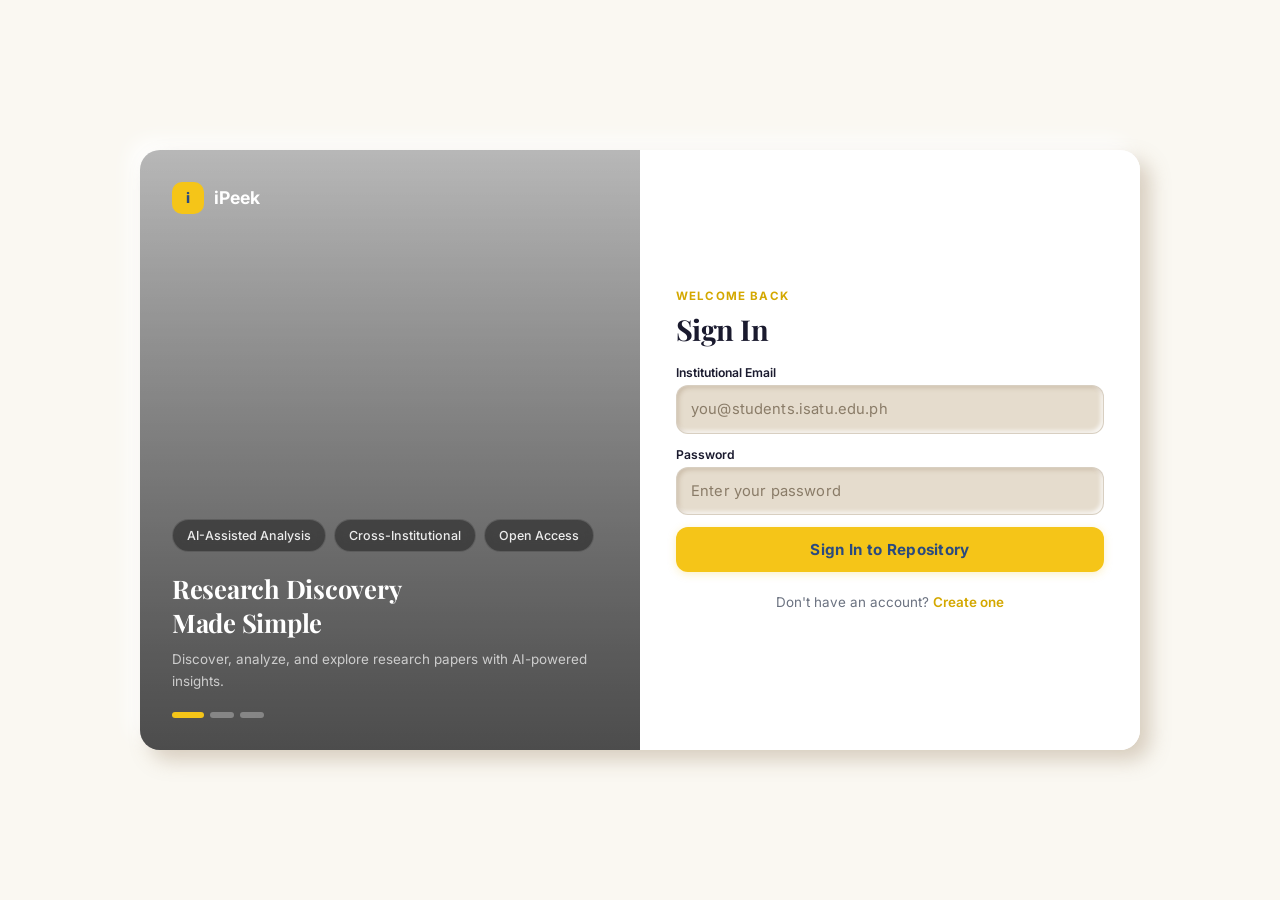
==== commit 8647eb4a: "enhanced UI" ====
--- a/frontend/browse.html
+++ b/frontend/browse.html
@@ -147,6 +147,7 @@
 
   <div class="toast-wrap" id="toasts"></div>
 
+  <script src="js/page-fade.js"></script>
   <script src="js/api.js"></script>
   <script src="js/pillnav.js"></script>
   <script src="js/motion.js"></script>
@@ -170,4 +171,4 @@
   </script>
 
 </body>
-</html>
+</html>
--- a/frontend/css/style.css
+++ b/frontend/css/style.css
@@ -5,7 +5,7 @@
    ============================================================= */
 
 /* ── Reset ────────────────────────────────────────────────── */
-*, *::before, *after { box-sizing: border-box; margin: 0; padding: 0; }
+*, *::before, *::after { box-sizing: border-box; margin: 0; padding: 0; }
 
 :root {
   /* Cream base */
@@ -19,6 +19,7 @@
   --accent:      #F5C518;
   --accent-dk:   #D4A800;
   --orange:      #FF8C42;
+  --field-fill:  #E5DCCD;
 
   /* Semantic */
   --text:        #1a1a2e;
@@ -34,10 +35,20 @@
   --font-sans:   'Inter', 'Segoe UI', sans-serif;
 
   /* Shadows — warm, soft */
-  --shadow-sm:   0 1px 3px rgba(0,0,0,0.04);
-  --shadow:      0 2px 12px rgba(0,0,0,0.06);
-  --shadow-md:   0 4px 20px rgba(0,0,0,0.08);
-  --shadow-lg:   0 8px 32px rgba(0,0,0,0.10);
+  /* Retinted to neomorphic dual-directional shadows (light
+     top-left, dark bottom-right) instead of flat single-direction
+     shadows — plus two new inset variants for pressed/active
+     states, which didn't exist in this system before. */
+  /* Tint channels (R,G,B) — change these two lines to retint every shadow */
+  --sh-dark:     150,124,92;
+  --sh-light:    255,255,255;
+
+  --shadow-sm:   2px 2px 4px rgba(var(--sh-dark),0.28), -2px -2px 4px rgba(var(--sh-light),0.95);
+  --shadow:      4px 4px 8px rgba(var(--sh-dark),0.30), -4px -4px 8px rgba(var(--sh-light),0.95);
+  --shadow-md:   6px 6px 12px rgba(var(--sh-dark),0.32), -6px -6px 12px rgba(var(--sh-light),0.95);
+  --shadow-lg:   10px 10px 20px rgba(var(--sh-dark),0.34), -10px -10px 20px rgba(var(--sh-light),0.95);
+  --shadow-inset:    inset 3px 3px 6px rgba(var(--sh-dark),0.32), inset -3px -3px 6px rgba(var(--sh-light),0.95);
+  --shadow-inset-sm: inset 2px 2px 4px rgba(var(--sh-dark),0.30), inset -2px -2px 4px rgba(var(--sh-light),0.9);
 
   /* Radius */
   --radius:      16px;
@@ -64,7 +75,7 @@
 a    { text-decoration: none; color: inherit; }
 button, input, textarea, select { font-family: inherit; cursor: pointer; }
 
-h1, h2, h3 { font-family: var(--font-serif); color: var(--text); }
+h1, h2, h3 { font-family: var(--font-serif); color: var(--text); letter-spacing: -0.01em; line-height: 1.25; }
 
 /* ── Navbar — Full-width flat bar ─────────────────────────── */
 .navbar {
@@ -424,6 +435,7 @@
   background: rgba(245, 197, 24, 0.12);
   color: var(--primary);
   font-weight: 600;
+  box-shadow: var(--shadow-inset-sm); /* pressed feel, added in the neomorphic retint */
 }
 
 .sb-count {
@@ -727,7 +739,7 @@
 }
 
 .tab-btn:hover  { color: var(--text); }
-.tab-btn.active { background: var(--accent); color: var(--primary); box-shadow: var(--shadow-sm); }
+.tab-btn.active { background: var(--accent); color: var(--primary); box-shadow: var(--shadow-inset-sm); }
 
 /* ── AI Result Box ─────────────────────────────────────────── */
 .ai-box {
@@ -991,7 +1003,7 @@
 }
 
 .filter-tab:hover  { color: var(--text); }
-.filter-tab.active { background: var(--card); color: var(--primary); box-shadow: var(--shadow-sm); }
+.filter-tab.active { background: var(--card); color: var(--primary); box-shadow: var(--shadow-inset-sm); }
 
 /* ── Review Panels ─────────────────────────────────────────── */
 .sub-panel {
@@ -1463,19 +1475,59 @@
 }
 
 .login-container {
+  /* Slide mechanic added on top of the original grid layout — on
+     desktop, .login-left and .login-right become absolutely
+     positioned panels that swap sides via a class toggle
+     (.register-orientation, driven by login-motion.js), instead of
+     sitting in fixed grid columns. Mobile keeps the original simple
+     grid collapse (see the 768px media query below), so this only
+     changes behavior above that breakpoint. */
+  position: relative;
   display: grid;
   grid-template-columns: 1fr 1fr;
-  gap: 24px;
+  gap: 0;
   max-width: 1000px;
   width: 100%;
   min-height: 600px;
+  overflow: hidden;
+  border-radius: var(--radius-lg);
+  box-shadow: var(--shadow-lg);
+  background: var(--card);
+}
+
+@media (min-width: 769px) {
+  .login-container { display: block; }
+
+  .login-left,
+  .login-right {
+    position: absolute;
+    top: 0;
+    width: 50%;
+    height: 100%;
+  }
+
+  .login-left  { left: 0; transition: left 820ms cubic-bezier(0.4,0,0.2,1); }
+  .login-right { right: 0; }
+
+  .login-container.register-orientation .login-left  { left: 50%; }
+  .login-container.register-orientation .login-right { right: auto; left: 0; }
+
+  /* Form content fades in AFTER the slide finishes (sequenced by
+     login-motion.js listening for .login-left's transitionend) —
+     same pattern as before, just retargeted at .login-right instead
+     of the old .login-box class name. */
+  .login-right.form-fade-pending { opacity: 0; }
+  .login-right.form-fade-in { animation: formFadeIn 300ms ease-out both; }
+}
+
+@keyframes formFadeIn {
+  from { opacity: 0; transform: translateY(8px); }
+  to   { opacity: 1; transform: translateY(0); }
 }
 
 .login-left {
-  border-radius: var(--radius-lg);
   background: linear-gradient(180deg, rgba(0,0,0,0.1), rgba(0,0,0,0.4)),
               url('https://images.unsplash.com/photo-1507842217343-583bb7270b66?w=800&q=80') center/cover;
-  position: relative;
   display: flex;
   flex-direction: column;
   justify-content: space-between;
@@ -1488,7 +1540,6 @@
   position: absolute;
   inset: 0;
   background: linear-gradient(180deg, rgba(0,0,0,0.2) 0%, rgba(0,0,0,0.5) 100%);
-  border-radius: var(--radius-lg);
 }
 
 .login-left-content {
@@ -1568,10 +1619,8 @@
   display: flex;
   flex-direction: column;
   justify-content: center;
-  padding: 48px 40px;
-  background: var(--card);
-  border-radius: var(--radius-lg);
-  box-shadow: var(--shadow);
+  padding: 40px 36px;
+  background: var(--card);
 }
 
 .login-welcome {
@@ -1588,8 +1637,106 @@
   font-size: 1.8rem;
   font-weight: 700;
   color: var(--text);
-  line-height: 1.2;
-  margin-bottom: 28px;
+  line-height: 1.15;
+  letter-spacing: -0.02em;
+  margin-bottom: 18px;
+}
+
+/* ── Mobile: full-bleed welcome screen + Sign In/Sign Up toggle ──
+   Restored from earlier work — his simpler mobile fallback (just
+   hides .login-left, shows .login-right alone) doesn't include
+   these; re-layered on top using the same image/gradient/font
+   tokens as the rest of this login system. */
+.mobile-welcome {
+  display: none;
+  position: fixed;
+  inset: 0;
+  z-index: 50;
+  background: linear-gradient(180deg, rgba(15,25,45,0.30) 0%, rgba(10,16,30,0.55) 55%, rgba(8,13,24,0.96) 100%),
+              url('https://images.unsplash.com/photo-1507842217343-583bb7270b66?w=800&q=80') center/cover;
+  color: white;
+  padding: 28px 22px;
+  flex-direction: column;
+  justify-content: space-between;
+}
+
+.mw-top { display: flex; flex-direction: column; align-items: flex-start; }
+.mw-logo {
+  width: 44px; height: 44px;
+  background: var(--accent);
+  color: var(--primary);
+  border-radius: var(--radius-sm);
+  display: flex; align-items: center; justify-content: center;
+  font-size: 1.3rem;
+  font-weight: 800;
+  margin-bottom: 12px;
+}
+.mw-top h1 { font-family: var(--font-serif); font-size: 1.7rem; margin-bottom: 2px; }
+.mw-sub { font-size: 0.76rem; color: var(--accent); font-weight: 700; letter-spacing: 0.04em; margin-bottom: 18px; }
+
+.mw-tags { display: flex; flex-wrap: wrap; gap: 8px; }
+.mw-tag {
+  background: rgba(0,0,0,0.4);
+  backdrop-filter: blur(8px);
+  -webkit-backdrop-filter: blur(8px);
+  border: 1px solid rgba(255,255,255,0.15);
+  color: white;
+  font-size: 0.68rem;
+  font-weight: 700;
+  text-transform: uppercase;
+  letter-spacing: 0.03em;
+  padding: 5px 12px;
+  border-radius: var(--radius-pill);
+}
+
+.mw-bottom h2 { font-family: var(--font-serif); font-size: 1.55rem; margin-bottom: 10px; }
+.mw-bottom p { font-size: 0.85rem; line-height: 1.6; color: rgba(255,255,255,0.85); margin-bottom: 20px; }
+.mw-footnote { text-align: center; font-size: 0.72rem; color: rgba(255,255,255,0.5); margin-top: 10px; }
+
+/* Sign In / Sign Up toggle pill — mobile only, inside .login-right */
+.auth-toggle {
+  display: none;
+  position: relative;
+  background: var(--bg-alt);
+  border-radius: var(--radius-pill);
+  padding: 4px;
+  margin-bottom: 22px;
+  box-shadow: var(--shadow-inset-sm);
+}
+.auth-toggle-indicator {
+  position: absolute;
+  top: 4px; bottom: 4px; left: 4px;
+  width: calc(50% - 4px);
+  background: var(--accent);
+  border-radius: var(--radius-pill);
+  box-shadow: var(--shadow-sm);
+  transition: transform 220ms cubic-bezier(0.4,0,0.2,1);
+}
+.auth-toggle.on-register .auth-toggle-indicator { transform: translateX(100%); }
+.auth-toggle button {
+  position: relative;
+  z-index: 1;
+  flex: 1;
+  width: 50%;
+  background: none;
+  border: none;
+  padding: 8px;
+  font-size: 0.84rem;
+  font-weight: 700;
+  color: var(--muted);
+  cursor: pointer;
+}
+.auth-toggle { display: flex; }
+.auth-toggle button.active { color: var(--primary); }
+
+@media (max-width: 768px) {
+  .mobile-welcome { display: flex; }
+  body.welcome-dismissed .mobile-welcome { display: none; }
+  body:not(.welcome-dismissed) .login-container { display: none; }
+}
+@media (min-width: 769px) {
+  .mobile-welcome { display: none !important; }
+  .auth-toggle { display: none !important; }
 }
 
 .login-label {
@@ -1597,26 +1744,29 @@
   font-size: 0.76rem;
   font-weight: 600;
   color: var(--text);
-  margin-bottom: 6px;
+  line-height: 1.4;
+  margin-bottom: 4px;
 }
 
 .login-input {
   width: 100%;
-  background: var(--bg);
-  border: 1px solid rgba(0,0,0,0.08);
+  background: var(--field-fill);
+  border: 1px solid rgba(0,0,0,0.06);
   border-radius: var(--radius-sm);
   padding: 12px 14px;
   color: var(--text);
   font-size: 0.92rem;
   font-family: inherit;
-  margin-bottom: 16px;
+  line-height: 1.5;
+  margin-bottom: 12px;
+  box-shadow: var(--shadow-inset-sm);
   transition: border-color 0.18s, box-shadow 0.18s;
 }
-.login-input:focus { outline: none; border-color: var(--accent); box-shadow: 0 0 0 2px rgba(245,197,24,0.2); }
-.login-input::placeholder { color: #b0b7c3; }
+.login-input:focus { outline: none; border-color: var(--accent); box-shadow: var(--shadow-inset-sm), 0 0 0 2px rgba(245,197,24,0.2); }
+.login-input::placeholder { color: #8a7c68; letter-spacing: 0.01em; }
 
 .login-input-option {
-  background-color: var(--bg);
+  background-color: var(--field-fill);
   color: var(--text);
 }
 
@@ -1640,6 +1790,7 @@
   padding: 13px;
   font-size: 0.95rem;
   font-weight: 700;
+  letter-spacing: 0.02em;
   cursor: pointer;
   transition: all 0.18s;
   box-shadow: 0 2px 8px rgba(245,197,24,0.25);
@@ -1690,7 +1841,7 @@
   background: transparent;
   transition: all 0.18s;
 }
-.role-tab.active { background: var(--card); color: var(--primary); box-shadow: var(--shadow-sm); }
+.role-tab.active { background: var(--card); color: var(--primary); box-shadow: var(--shadow-inset-sm); }
 
 /* ── Scrollbar ─────────────────────────────────────────────── */
 ::-webkit-scrollbar { width: 5px; }
@@ -1816,38 +1967,21 @@
 .citation-pop { animation: badgePop 150ms ease-out; }
 
 /* ═══════════════════════════════════════════════════════════
-   AMBIENT BACKGROUND
+   AMBIENT BACKGROUND — removed, per an earlier decision to drop it
    ═══════════════════════════════════════════════════════════ */
 
-.page-ambient {
-  position: fixed;
-  inset: 0;
-  z-index: -1;
-  overflow: hidden;
-  pointer-events: none;
-}
-
-.ambient-icon {
-  position: absolute;
-  bottom: -60px;
-  opacity: 0;
-  animation-name: ambientFloat;
-  animation-timing-function: linear;
-  animation-iteration-count: infinite;
-  will-change: transform, opacity;
-}
-
-@keyframes ambientFloat {
-  0% {
-    transform: translate(0, 0) rotate(var(--rot-start, 0deg));
-    opacity: 0;
-  }
-  8%  { opacity: var(--peak-opacity, 0.12); }
-  85% { opacity: var(--peak-opacity, 0.12); }
-  100% {
-    transform: translate(var(--drift-x, 20px), -115vh) rotate(var(--rot-end, 20deg));
-    opacity: 0;
-  }
+/* ═══════════════════════════════════════════════════════════
+   PAGE-ENTRY FADE — whole-page fade+rise, applied by page-fade.js
+   the moment each page's body flips from visibility:hidden to
+   visible. Distinct from .motion-in (per-element, via staggerIn())
+   — this is the outer container's own entrance.
+   ═══════════════════════════════════════════════════════════ */
+body.page-fade-in {
+  animation: pageFadeIn 340ms ease-out both;
+}
+@keyframes pageFadeIn {
+  from { opacity: 0; transform: translateY(6px); }
+  to   { opacity: 1; transform: translateY(0); }
 }
 
 /* ── Login Glow ────────────────────────────────────────────── */
@@ -2150,4 +2284,4 @@
     width: 100%;
     justify-content: center;
   }
-}
+}
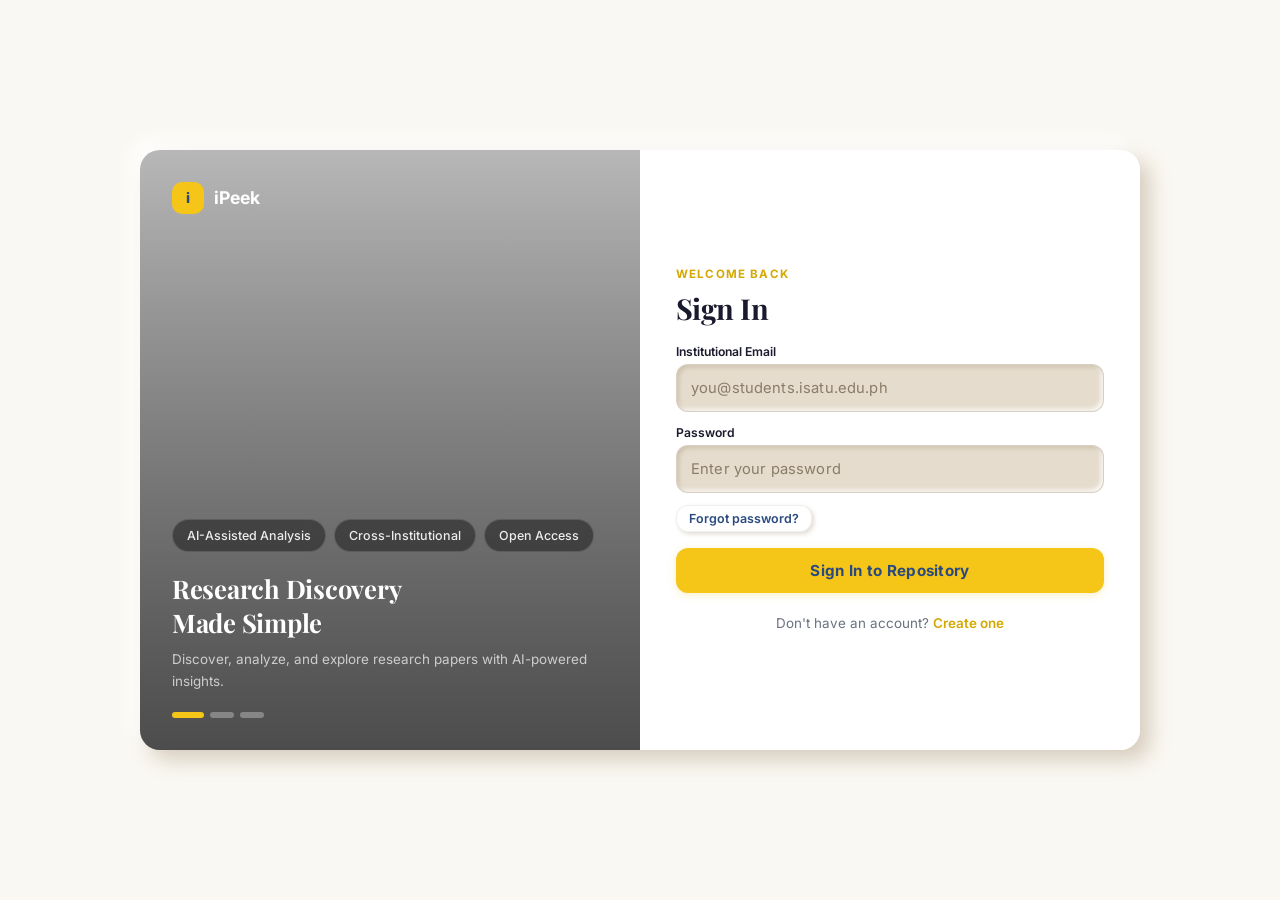
==== commit 4f593b58: "Update Ask Research and UI" ====
--- a/frontend/browse.html
+++ b/frontend/browse.html
@@ -8,6 +8,8 @@
   <link rel="preconnect" href="https://fonts.gstatic.com" crossorigin>
   <link href="https://fonts.googleapis.com/css2?family=Playfair+Display:wght@600;700;800&family=Inter:wght@400;500;600;700&display=swap" rel="stylesheet">
   <link rel="stylesheet" href="css/style.css">
+  <link rel="stylesheet" href="css/detail.css">
+  <script src="js/page-fade.js" defer blocking="render"></script>
 </head>
 <body style="visibility:hidden;">
   <nav class="navbar">
@@ -24,85 +26,25 @@
   </nav>
 
   <!-- Mobile filter FAB -->
-  <button class="filter-fab" id="filterFab" onclick="openFilterSheet()">⚙</button>
+  <button class="filter-fab" id="filterFab" aria-label="Open filters" onclick="openFilterSheet()"><svg class="ui-icon" viewBox="0 0 24 24" fill="none" stroke="currentColor" stroke-width="2" stroke-linecap="round" stroke-linejoin="round" aria-hidden="true" focusable="false"><use href="icons.svg#filter"/></svg></button>
 
   <!-- Glass filter bottom sheet (mobile) -->
   <div class="glass-sheet-overlay" id="filterOverlay" onclick="closeFilterSheet()"></div>
-  <div class="glass-sheet" id="filterSheet">
+  <dialog class="glass-sheet" id="filterSheet" aria-label="Browse filters">
     <div class="glass-sheet-handle"></div>
     <div class="glass-sheet-title">Filters</div>
+    <button type="button" class="btn btn-ghost" onclick="closeFilterSheet()">Close filters</button>
 
-    <div class="sb-section">
-      <span class="sb-label">Research Status</span>
-      <button class="sb-item active" onclick="setFilter('status','all',this); closeFilterSheet();">
-        All Projects <span class="sb-count" id="cntAllM">0</span>
-      </button>
-      <button class="sb-item" onclick="setFilter('status','approved',this); closeFilterSheet();">
-        Approved <span class="sb-count" id="cntApprovedM">0</span>
-      </button>
-      <button class="sb-item" onclick="setFilter('status','ongoing',this); closeFilterSheet();">
-        Ongoing <span class="sb-count" id="cntOngoingM">0</span>
-      </button>
-      <button class="sb-item" onclick="setFilter('status','rejected',this); closeFilterSheet();">
-        Rejected <span class="sb-count" id="cntRejectedM">0</span>
-      </button>
-    </div>
+    <div class="sb-section college-filters">Loading colleges...</div>
 
-    <div class="sb-section">
-      <span class="sb-label">Colleges</span>
-      <button class="sb-item" onclick="setFilter('college','CAS',this); closeFilterSheet();">CAS</button>
-      <button class="sb-item" onclick="setFilter('college','CCI',this); closeFilterSheet();">CCI</button>
-      <button class="sb-item" onclick="setFilter('college','CEA',this); closeFilterSheet();">CEA</button>
-      <button class="sb-item" onclick="setFilter('college','CIT',this); closeFilterSheet();">CIT</button>
-      <button class="sb-item" onclick="setFilter('college','COE',this); closeFilterSheet();">COE</button>
-    </div>
-
-    <div class="sb-section">
-      <span class="sb-label">Technology</span>
-      <button class="sb-item" onclick="setFilter('tag','Machine Learning',this); closeFilterSheet();">Machine Learning</button>
-      <button class="sb-item" onclick="setFilter('tag','Web Development',this); closeFilterSheet();">Web Development</button>
-      <button class="sb-item" onclick="setFilter('tag','Mobile App',this); closeFilterSheet();">Mobile App</button>
-      <button class="sb-item" onclick="setFilter('tag','IoT',this); closeFilterSheet();">IoT</button>
-      <button class="sb-item" onclick="setFilter('tag','Computer Vision',this); closeFilterSheet();">Computer Vision</button>
-    </div>
-  </div>
+  </dialog>
 
   <div class="layout">
     <!-- Left filter sidebar (desktop) -->
     <div class="sidebar">
-      <div class="sb-section">
-        <span class="sb-label">Research Status</span>
-        <button class="sb-item active" onclick="setFilter('status','all',this)">
-          All Projects <span class="sb-count" id="cntAll">0</span>
-        </button>
-        <button class="sb-item" onclick="setFilter('status','approved',this)">
-          Approved <span class="sb-count" id="cntApproved">0</span>
-        </button>
-        <button class="sb-item" onclick="setFilter('status','ongoing',this)">
-          Ongoing <span class="sb-count" id="cntOngoing">0</span>
-        </button>
-        <button class="sb-item" onclick="setFilter('status','rejected',this)">
-          Rejected <span class="sb-count" id="cntRejected">0</span>
-        </button>
-      </div>
 
-      <div class="sb-section">
-        <span class="sb-label">Colleges</span>
-        <button class="sb-item" onclick="setFilter('college','CAS',this)">CAS</button>
-        <button class="sb-item" onclick="setFilter('college','CCI',this)">CCI</button>
-        <button class="sb-item" onclick="setFilter('college','CEA',this)">CEA</button>
-        <button class="sb-item" onclick="setFilter('college','CIT',this)">CIT</button>
-        <button class="sb-item" onclick="setFilter('college','COE',this)">COE</button>
-      </div>
+      <div class="sb-section college-filters">Loading colleges...</div>
 
-      <div class="sb-section">
-        <span class="sb-label">Technology</span>
-        <button class="sb-item" onclick="setFilter('tag','Machine Learning',this)">Machine Learning</button>
-        <button class="sb-item" onclick="setFilter('tag','Web Development',this)">Web Development</button>
-        <button class="sb-item" onclick="setFilter('tag','Mobile App',this)">Mobile App</button>
-        <button class="sb-item" onclick="setFilter('tag','IoT',this)">IoT</button>
-        <button class="sb-item" onclick="setFilter('tag','Computer Vision',this)">Computer Vision</button>
-      </div>
     </div>
 
     <!-- Main content area -->
@@ -110,21 +52,22 @@
       <div class="hero">
         <div>
           <h2>Explore ISAT-U Research</h2>
-          <p>Capstone and thesis projects · Main Campus · 2020–2025</p>
+          <p>Capstone and thesis projects · Main Campus · Approved papers</p>
         </div>
         <span class="badge badge-validated">ISAT-U Main Campus</span>
       </div>
 
       <div class="search-wrap mb-md">
-        <span class="search-icon">🔍</span>
-        <input type="text" id="searchInput" placeholder="Title, author, keyword, or technology...">
+        <span class="search-icon"><svg class="ui-icon" viewBox="0 0 24 24" fill="none" stroke="currentColor" stroke-width="2" stroke-linecap="round" stroke-linejoin="round" aria-hidden="true" focusable="false"><use href="icons.svg#search"/></svg></span>
+        <input type="text" id="searchInput" placeholder="Search title or author...">
       </div>
 
       <div class="year-pills">
-        <button class="year-pill active" onclick="setYear('all',this)">All Years</button>
-        <button class="year-pill" onclick="setYear('2024',this)">2024</button>
-        <button class="year-pill" onclick="setYear('2023',this)">2023</button>
-        <button class="year-pill" onclick="setYear('2022',this)">2022</button>
+        <label for="yearFilter">Year</label>
+        <div class="browse-year-select">
+          <select id="yearFilter" class="form-input" disabled></select>
+          <svg class="ui-icon" viewBox="0 0 24 24" fill="none" stroke="currentColor" stroke-width="2" stroke-linecap="round" stroke-linejoin="round" aria-hidden="true" focusable="false"><use href="icons.svg#chevron-right"/></svg>
+        </div>
       </div>
 
       <div class="results-bar">
@@ -134,7 +77,7 @@
       <div class="research-grid" id="grid"></div>
 
       <div id="empty" class="empty-state" style="display:none;">
-        <div class="empty-state-icon">📭</div>
+        <div class="empty-state-icon"><svg class="ui-icon" viewBox="0 0 24 24" fill="none" stroke="currentColor" stroke-width="2" stroke-linecap="round" stroke-linejoin="round" aria-hidden="true" focusable="false"><use href="icons.svg#inbox"/></svg></div>
         <p>No research found. Try adjusting your filters.</p>
       </div>
 
@@ -147,20 +90,24 @@
 
   <div class="toast-wrap" id="toasts"></div>
 
-  <script src="js/page-fade.js"></script>
   <script src="js/api.js"></script>
+  <script src="js/keyboard.js"></script>
   <script src="js/pillnav.js"></script>
   <script src="js/motion.js"></script>
   <script src="js/browse.js"></script>
+  <script src="js/reader.js"></script>
+  <script src="js/detail.js"></script>
+  <script src="js/detail-overlay.js"></script>
 
   <script>
     function openFilterSheet() {
-      document.getElementById("filterOverlay").classList.add("open");
       document.getElementById("filterSheet").classList.add("open");
+      uiDialog.open("filterSheet", closeFilterSheet);
     }
     function closeFilterSheet() {
       document.getElementById("filterOverlay").classList.remove("open");
       document.getElementById("filterSheet").classList.remove("open");
+      uiDialog.close("filterSheet");
     }
 
     async function logout() {
@@ -171,4 +118,4 @@
   </script>
 
 </body>
-</html>+</html>
--- a/frontend/css/style.css
+++ b/frontend/css/style.css
@@ -73,9 +73,50 @@
 }
 
 a    { text-decoration: none; color: inherit; }
-button, input, textarea, select { font-family: inherit; cursor: pointer; }
+/* One focus indicator across pages; outlines do not affect layout. */
+:focus-visible {
+  outline: 1px solid var(--primary);
+  outline-offset: 2px;
+}
+/* Keep focus crisp even on controls whose tactile states use transition: all. */
+:root :focus-visible { transition-property: color, background-color, border-color, box-shadow, transform, opacity; }
+/* A flat cream backing keeps the navy line legible over dark/photo surfaces. */
+:is(.mobile-welcome, .hero) :focus-visible { box-shadow: 0 0 0 3px var(--bg); }
+button, input, textarea, select { font-family: inherit; }
+/* Cursor semantics follow the element's actual interaction, never page loading. */
+a[href], button, select, summary, [role="button"], [role="tab"] { cursor: pointer; }
+input, textarea, [contenteditable=""], [contenteditable="true"], [contenteditable="plaintext-only"] { cursor: text; }
+input:is([type="button"], [type="submit"], [type="reset"], [type="checkbox"], [type="radio"], [type="file"], [type="range"], [type="color"], [type="date"], [type="time"], [type="month"], [type="week"], [type="datetime-local"]) { cursor: pointer; }
+:where(h1, h2, h3, h4, h5, h6, p, label), .card, .related-card { cursor: default; }
+:is(a[href], button, [role="button"], [role="tab"]) :where(h1, h2, h3, h4, h5, h6, p, span, div) { cursor: inherit; }
+/* Disabled native controls remain noninteractive even when hovered or pressed. */
+:is(button, input, textarea, select):disabled {
+  cursor: not-allowed !important;
+  opacity: 0.5;
+  transform: none !important;
+  filter: none !important;
+  box-shadow: none !important;
+}
 
 h1, h2, h3 { font-family: var(--font-serif); color: var(--text); letter-spacing: -0.01em; line-height: 1.25; }
+
+.ui-icon {
+  width: 16px;
+  height: 16px;
+  flex: 0 0 auto;
+  vertical-align: -0.15em;
+  cursor: inherit;
+  pointer-events: none;
+}
+
+.filter-fab .ui-icon { width: 20px; height: 20px; }
+.ambient-icon .ui-icon { width: 100%; height: 100%; }
+.search-icon { display: inline-flex; align-items: center; }
+.empty-state-icon .ui-icon, .empty-detail .icon .ui-icon, .drop-icon .ui-icon {
+  width: 32px;
+  height: 32px;
+  color: var(--muted);
+}
 
 /* ── Navbar — Full-width flat bar ─────────────────────────── */
 .navbar {
@@ -90,6 +131,11 @@
   background: var(--card);
   border-bottom: 1px solid var(--border);
   box-shadow: var(--shadow-sm);
+}
+
+/* Only the already rendered navigation can outlive the body's auth gate. */
+body.nav-ready > :is(.navbar, .mobile-header, .bottom-tab-bar) {
+  visibility: visible;
 }
 
 .nav-brand {
@@ -115,7 +161,10 @@
   flex-shrink: 0;
 }
 
-.nav-links { display: flex; gap: 4px; flex: 1; }
+/* Ask adds a destination for both roles. Keep the pill track scrollable on
+   narrower desktops instead of letting it widen the entire document. */
+/* Reserve outline paint space inside the scroller without moving the links. */
+.nav-links { display: flex; gap: 4px; flex: 1; min-width: 0; overflow-x: auto; padding: 3px; margin: -3px; }
 
 /* Nav track wraps the pill list — subtle bg on flat bar */
 .nav-track {
@@ -146,12 +195,10 @@
 .pill-indicator {
   position: absolute;
   top: 0; left: 0;
-  background: rgba(245, 197, 24, 0.15);
+  background: var(--accent);
   border-radius: var(--radius-sm);
   opacity: 0;
-  transition: transform 220ms cubic-bezier(0.4, 0, 0.2, 1),
-              width 220ms cubic-bezier(0.4, 0, 0.2, 1),
-              opacity 150ms;
+  transition: transform 220ms cubic-bezier(0.4, 0, 0.2, 1);
   z-index: 0;
   pointer-events: none;
 }
@@ -170,11 +217,10 @@
   font-size: 0.88rem;
   font-weight: 500;
   text-decoration: none;
-  transition: color 180ms, background 180ms;
   white-space: nowrap;
 }
 
-.pill:hover { color: var(--text); background: rgba(0,0,0,0.03); }
+.pill:hover { color: var(--text); }
 .pill.nav-lit { color: var(--primary); font-weight: 600; }
 .pill.is-active { color: var(--primary); font-weight: 600; }
 
@@ -193,6 +239,45 @@
 }
 .nav-icon-btn:hover { background: rgba(0,0,0,0.05); color: var(--text); }
 
+/* Only Delete and Sign out use this destructive icon treatment. */
+.action-icon-btn {
+  position: relative;
+  display: inline-flex;
+  align-items: center;
+  justify-content: center;
+  flex: 0 0 44px;
+  width: 44px;
+  height: 44px;
+  padding: 0;
+  border: 0;
+  border-radius: 10px;
+  background: transparent;
+  color: #b91c1c;
+  cursor: pointer;
+  transition: background-color 0.15s;
+}
+.action-icon-btn:hover:not(:disabled) { background: #fef2f2; }
+.action-icon-btn:active:not(:disabled) { background: #fecaca; }
+.action-icon-btn:disabled { opacity: 0.45; cursor: not-allowed; }
+.action-icon-btn .ui-icon { width: 20px; height: 20px; color: inherit; pointer-events: none; }
+.action-icon-btn::after {
+  content: attr(data-tooltip);
+  position: absolute;
+  right: 0;
+  bottom: calc(100% + 6px);
+  z-index: 210;
+  padding: 5px 8px;
+  border-radius: 6px;
+  background: var(--text);
+  color: white;
+  font: 500 12px/1.4 Inter, sans-serif;
+  white-space: nowrap;
+  pointer-events: none;
+  visibility: hidden;
+}
+.action-icon-btn:is(:hover, :focus-visible)::after { visibility: visible; }
+.sign-out-btn::after { top: calc(100% + 6px); bottom: auto; }
+
 /* ── Notification Dropdown ─────────────────────────────────── */
 .nav-notif-wrapper { position: relative; }
 
@@ -297,7 +382,11 @@
   justify-content: space-between;
 }
 
-.mobile-header .nav-brand { font-size: 0.95rem; }
+.mobile-header .nav-brand { font-size: 0.95rem; min-width: 0; flex: 1; margin-right: 0; }
+.mobile-header .nav-brand span { min-width: 0; white-space: normal; line-height: 1.2; }
+.mobile-header .nav-logo { flex-shrink: 0; }
+.mobile-header { gap: 8px; }
+.mobile-header-actions { display: flex; align-items: center; gap: 4px; flex-shrink: 0; }
 
 .mobile-profile-icon {
   width: 32px; height: 32px;
@@ -326,12 +415,16 @@
 
 .bottom-tab-bar .pill-list {
   justify-content: space-around;
-}
+  width: 100%;
+}
+
+.bottom-tab-bar .pill-list > li { flex: 1; min-width: 0; }
 
 .bottom-tab-bar .pill {
   flex-direction: column;
   gap: 2px;
-  padding: 6px 10px;
+  width: 100%;
+  padding: 6px 2px;
   font-size: 0.65rem;
   text-align: center;
 }
@@ -501,8 +594,8 @@
   box-shadow: var(--shadow-sm);
 }
 
-.btn:hover    { filter: brightness(1.06); transform: translateY(-1px); box-shadow: var(--shadow); }
-.btn:active   { transform: scale(0.97) translateY(0); transition: transform 80ms; }
+.btn:hover:not(:disabled) { filter: brightness(1.06); transform: translateY(-1px); box-shadow: var(--shadow); }
+.btn:active:not(:disabled) { transform: scale(0.97) translateY(0); transition: transform 80ms; }
 .btn:disabled { opacity: 0.5; cursor: not-allowed; filter: none; transform: none; }
 
 .btn-primary { background: var(--primary); color: white; }
@@ -510,7 +603,7 @@
 .btn-success { background: var(--success); color: white; }
 .btn-danger  { background: var(--danger);  color: white; }
 .btn-ghost   { background: var(--card); color: var(--primary); border: 1px solid var(--border); }
-.btn-ghost:hover { background: var(--bg); }
+.btn-ghost:hover:not(:disabled) { background: var(--bg); }
 
 .btn-sm  { padding: 5px 12px; font-size: 0.78rem; }
 .btn-lg  { padding: 11px 26px; font-size: 0.95rem; }
@@ -559,11 +652,6 @@
   transition: border-color 0.18s, box-shadow 0.18s;
 }
 
-.form-input:focus {
-  outline: none;
-  border-color: var(--accent);
-  box-shadow: 0 0 0 2px rgba(245,197,24,0.2);
-}
 
 .form-input::placeholder { color: #b0b7c3; }
 textarea.form-input      { resize: vertical; min-height: 80px; }
@@ -582,14 +670,15 @@
   transition: box-shadow 0.2s, border-color 0.2s;
 }
 
-.search-wrap:focus-within {
-  border-color: var(--accent);
-  box-shadow: var(--shadow), 0 0 0 2px rgba(245,197,24,0.15);
-}
+/* The wrapper replaces the input outline only while that input has focus. */
+.search-wrap:has(input:focus-visible) {
+  outline: 1px solid var(--primary);
+  outline-offset: 2px;
+}
+.search-wrap:has(input:focus-visible) input:focus-visible { outline: none; }
 
 .search-wrap input {
   border: none;
-  outline: none;
   font-size: 0.92rem;
   width: 100%;
   background: transparent;
@@ -618,6 +707,36 @@
 /* ── Year Filter Pills ─────────────────────────────────────── */
 .year-pills { display: flex; gap: 6px; flex-wrap: wrap; margin-bottom: 14px; }
 
+.browse-year-select { position: relative; width: 100%; min-width: 0; }
+.browse-year-select select {
+  appearance: none;
+  -webkit-appearance: none;
+  min-height: 44px;
+  padding-right: 44px;
+  text-overflow: ellipsis;
+  background: var(--card);
+  border-color: rgba(30, 48, 80, 0.24);
+  box-shadow: 0 2px 5px rgba(30, 48, 80, 0.10), inset 0 1px 0 rgba(255,255,255,0.8);
+}
+.browse-year-select select:hover:not(:disabled) { border-color: var(--primary); background: var(--bg); }
+.browse-year-select .ui-icon { position: absolute; right: 14px; top: 50%; transform: translateY(-50%) rotate(90deg); pointer-events: none; color: var(--text); }
+
+/* Reset navigation stays separate from the active primary action in either step. */
+#resetPanel .reset-back-row { display: flex; margin-top: 14px; }
+#resetPanel #resetCodePane { margin-top: 16px; }
+#resetPanel .reset-back {
+  min-height: 44px;
+  padding: 10px 16px;
+  gap: 8px;
+  border-color: rgba(30, 48, 80, 0.24);
+  box-shadow: var(--shadow-sm);
+  transform: none;
+  filter: none;
+  transition: background-color 150ms ease, border-color 150ms ease, box-shadow 150ms ease;
+}
+#resetPanel .reset-back:hover { background: var(--bg); border-color: var(--primary); box-shadow: var(--shadow); }
+#resetPanel .reset-back:active { background: rgba(245,197,24,0.18); box-shadow: var(--shadow-inset-sm); transform: none; }
+
 .year-pill {
   padding: 5px 14px;
   border-radius: var(--radius-pill);
@@ -650,6 +769,7 @@
   flex-wrap: wrap;
   gap: 18px;
 }
+.r-card:is([href], .is-clickable) { cursor: pointer; }
 .research-grid-flow .r-card {
   flex: 0 1 auto;
   min-width: 260px;
@@ -661,7 +781,7 @@
   border: 1px solid rgba(0,0,0,0.03);
   border-radius: var(--radius);
   padding: 18px;
-  cursor: pointer;
+  cursor: default;
   box-shadow: var(--shadow);
   transition: box-shadow 0.2s, transform 0.2s;
 }
@@ -941,7 +1061,7 @@
   padding: 14px;
   border-radius: var(--radius);
   background: var(--card);
-  cursor: pointer;
+  cursor: default;
   margin-bottom: 8px;
   box-shadow: var(--shadow-sm);
   border: 2px solid transparent;
@@ -950,6 +1070,19 @@
 
 .sub-item:hover  { box-shadow: var(--shadow); border-color: rgba(0,0,0,0.06); }
 .sub-item.active { border-color: var(--accent); background: rgba(245,197,24,0.04); }
+
+/* Keep the original card layout while retaining a native keyboard button. */
+.sub-item-open {
+  flex: 1;
+  min-width: 0;
+  padding: 0;
+  border: 0;
+  background: transparent;
+  color: inherit;
+  font: inherit;
+  text-align: left;
+  overflow-wrap: anywhere;
+}
 
 .sub-item-title  { font-weight: 600; font-size: 0.88rem; margin-bottom: 4px; line-height: 1.4; }
 .sub-item-meta   { font-size: 0.74rem; color: var(--muted); margin-bottom: 6px; }
@@ -1079,6 +1212,7 @@
   gap: 8px;
 }
 
+.review-detail-sheet .action-row { flex-wrap: wrap; }
 .action-row {
   display: flex;
   gap: 10px;
@@ -1130,7 +1264,7 @@
   display: flex; align-items: center; justify-content: center;
   margin: 0 auto 14px;
   position: relative;
-  cursor: pointer;
+  cursor: default;
   box-shadow: var(--shadow);
 }
 
@@ -1228,7 +1362,7 @@
   border-radius: var(--radius-sm);
   padding: 16px;
   text-align: center;
-  cursor: pointer;
+  cursor: default;
   transition: all 0.18s;
   background: var(--bg);
 }
@@ -1270,6 +1404,18 @@
   -webkit-backdrop-filter: blur(4px);
   padding: 16px;
 }
+dialog.modal-overlay { margin: 0; width: 100%; height: 100%; max-width: none; max-height: none; border: 0; color: inherit; }
+dialog.modal-overlay::backdrop { background: transparent; }
+dialog.glass-sheet { margin: 0; top: auto; width: 100%; max-width: none; color: inherit; }
+dialog.review-detail-sheet, dialog.pdf-overlay { margin: 0; width: 100%; height: 100dvh; max-width: none; max-height: none; border: 0; color: inherit; }
+dialog.glass-sheet::backdrop, dialog.review-detail-sheet::backdrop, dialog.pdf-overlay::backdrop { background: rgba(0,0,0,.3); }
+dialog.glass-sheet::backdrop { backdrop-filter: blur(4px); -webkit-backdrop-filter: blur(4px); }
+dialog:not([open]) { display: none; }
+button.r-card { width: 100%; text-align: left; color: inherit; font-size: inherit; line-height: inherit; }
+button.r-card > span { display: block; }
+button.r-card > .r-card-tags { display: flex; }
+button.drop-zone { display: block; width: 100%; color: inherit; font-size: inherit; line-height: inherit; }
+button.drop-zone > span { display: block; }
 
 .modal-box {
   background: var(--card);
@@ -1506,23 +1652,27 @@
     height: 100%;
   }
 
-  .login-left  { left: 0; transition: left 820ms cubic-bezier(0.4,0,0.2,1); }
+  .login-left  { left: 0; transition: left 850ms cubic-bezier(0.4,0,0.2,1); }
   .login-right { right: 0; }
 
   .login-container.register-orientation .login-left  { left: 50%; }
   .login-container.register-orientation .login-right { right: auto; left: 0; }
 
-  /* Form content fades in AFTER the slide finishes (sequenced by
-     login-motion.js listening for .login-left's transitionend) —
-     same pattern as before, just retargeted at .login-right instead
-     of the old .login-box class name. */
-  .login-right.form-fade-pending { opacity: 0; }
-  .login-right.form-fade-in { animation: formFadeIn 300ms ease-out both; }
-}
+}
+
+/* Desktop reveals after the slide; mobile uses the same fade immediately. */
+.login-right.form-fade-pending { opacity: 0; }
+.login-right.form-fade-in { animation: formFadeIn 300ms ease-out both; }
 
 @keyframes formFadeIn {
-  from { opacity: 0; transform: translateY(8px); }
-  to   { opacity: 1; transform: translateY(0); }
+  from { opacity: 0; }
+  to { opacity: 1; }
+}
+
+@media (prefers-reduced-motion: reduce) {
+  .login-left { transition: none; }
+  .login-right.form-fade-pending { opacity: 1; }
+  .login-right.form-fade-in { animation: none; }
 }
 
 .login-left {
@@ -1762,7 +1912,6 @@
   box-shadow: var(--shadow-inset-sm);
   transition: border-color 0.18s, box-shadow 0.18s;
 }
-.login-input:focus { outline: none; border-color: var(--accent); box-shadow: var(--shadow-inset-sm), 0 0 0 2px rgba(245,197,24,0.2); }
 .login-input::placeholder { color: #8a7c68; letter-spacing: 0.01em; }
 
 .login-input-option {
@@ -1770,16 +1919,7 @@
   color: var(--text);
 }
 
-.login-forgot {
-  display: block;
-  text-align: right;
-  font-size: 0.82rem;
-  color: var(--text);
-  font-weight: 500;
-  margin-bottom: 20px;
-  margin-top: -8px;
-}
-.login-forgot:hover { color: var(--primary); }
+.login-recovery-row { display: flex; margin-bottom: 16px; }
 
 .btn-sign {
   width: 100%;
@@ -1795,7 +1935,7 @@
   transition: all 0.18s;
   box-shadow: 0 2px 8px rgba(245,197,24,0.25);
 }
-.btn-sign:hover { background: var(--accent-dk); transform: translateY(-1px); box-shadow: 0 4px 16px rgba(245,197,24,0.3); }
+.btn-sign:hover:not(:disabled) { background: var(--accent-dk); transform: translateY(-1px); box-shadow: 0 4px 16px rgba(245,197,24,0.3); }
 
 .login-foot {
   text-align: center;
@@ -1918,12 +2058,12 @@
    BOOK LOADER
    ═══════════════════════════════════════════════════════════ */
 
-.book-loader { display: inline-flex; align-items: center; justify-content: center; }
+.book-loader { display: inline-flex; align-items: center; justify-content: center; color: var(--primary); }
 
 .book-loader svg .book-line {
   fill: none;
-  stroke: var(--primary);
-  stroke-width: 1.6;
+  stroke: currentColor;
+  stroke-width: 2;
   stroke-linecap: round;
   stroke-linejoin: round;
 }
@@ -1971,17 +2111,17 @@
    ═══════════════════════════════════════════════════════════ */
 
 /* ═══════════════════════════════════════════════════════════
-   PAGE-ENTRY FADE — whole-page fade+rise, applied by page-fade.js
+   PAGE-ENTRY FADE — content-only fade, applied by page-fade.js
    the moment each page's body flips from visibility:hidden to
    visible. Distinct from .motion-in (per-element, via staggerIn())
    — this is the outer container's own entrance.
    ═══════════════════════════════════════════════════════════ */
-body.page-fade-in {
+body.page-fade-in > :is(.main, .layout, .layout-two, .layout-review, .upload-wrap, .profile-layout, .card) {
   animation: pageFadeIn 340ms ease-out both;
 }
 @keyframes pageFadeIn {
-  from { opacity: 0; transform: translateY(6px); }
-  to   { opacity: 1; transform: translateY(0); }
+  from { opacity: 0; }
+  to   { opacity: 1; }
 }
 
 /* ── Login Glow ────────────────────────────────────────────── */
@@ -2224,6 +2364,74 @@
   margin-bottom: 16px;
 }
 
+/* ── Step 3 review + public-PDF consent (in-flow, upload.html) ── */
+/* Not a nested .card: this is content INSIDE the page's existing
+   neomorphic card, per the consent-gate spec (no floating overlay). */
+.review-card {
+  margin-top: 4px;
+}
+
+.consent-block {
+  background: var(--bg);
+  border: 1px solid rgba(0,0,0,0.05);
+  border-radius: var(--radius-sm);
+  box-shadow: var(--shadow-inset-sm);
+  padding: 16px 18px;
+  margin-bottom: 18px;
+}
+
+.consent-text {
+  font-size: 0.82rem;
+  line-height: 1.65;
+  color: var(--text);
+  white-space: pre-wrap;
+  margin-bottom: 14px;
+}
+
+.consent-options {
+  display: flex;
+  flex-direction: column;
+  gap: 8px;
+}
+
+.consent-option {
+  display: flex;
+  align-items: center;
+  gap: 10px;
+  background: var(--card);
+  border: 1px solid var(--border, rgba(0,0,0,0.08));
+  border-radius: var(--radius-sm);
+  padding: 11px 14px;
+  font-size: 0.86rem;
+  font-weight: 600;
+  cursor: pointer;
+  transition: box-shadow 0.15s, border-color 0.15s;
+}
+
+.consent-option:hover { border-color: var(--accent); }
+
+.consent-option:has(input:checked) {
+  border-color: var(--accent);
+  box-shadow: var(--shadow-inset-sm);
+}
+
+.consent-option input[type="radio"] {
+  accent-color: var(--accent);
+  width: 16px;
+  height: 16px;
+  margin: 0;
+  flex-shrink: 0;
+  cursor: pointer;
+}
+
+.consent-hint {
+  font-size: 0.78rem;
+  color: var(--muted);
+  margin-top: 10px;
+}
+
+.consent-hint.selected { color: var(--primary); font-weight: 600; }
+
 /* ── Empty detail text ─────────────────────────────────────── */
 .empty-detail-title {
   font-weight: 600;
@@ -2284,4 +2492,107 @@
     width: 100%;
     justify-content: center;
   }
-}+}
+
+/* ── User management (users.html) ─────────────────────────── */
+.badge-student  { background: rgba(42,74,127,0.12);  color: var(--primary); }
+.badge-active   { background: rgba(22,163,74,0.14);  color: var(--success); }
+.badge-inactive { background: rgba(0,0,0,0.06);      color: var(--muted); }
+
+.users-toolbar {
+  display: flex;
+  align-items: center;
+  justify-content: space-between;
+  gap: 12px;
+  margin-bottom: 14px;
+  flex-wrap: wrap;
+}
+
+.users-toggle {
+  display: inline-flex;
+  align-items: center;
+  gap: 7px;
+  font-size: 0.8rem;
+  color: var(--muted);
+  cursor: pointer;
+  user-select: none;
+}
+.users-toggle input { accent-color: var(--primary); cursor: pointer; }
+.consent-option:has(input:disabled), .users-toggle:has(input:disabled) { cursor: not-allowed; }
+
+.user-row {
+  display: flex;
+  align-items: center;
+  justify-content: space-between;
+  gap: 12px;
+  padding: 12px 0;
+  border-bottom: 1px solid var(--border);
+  flex-wrap: wrap;
+}
+.user-row:last-child { border: none; }
+
+.user-row-name { font-size: 0.88rem; font-weight: 600; }
+.user-row-meta { font-size: 0.74rem; color: var(--muted); margin-top: 2px; word-break: break-all; }
+
+.user-row-tags,
+.user-actions {
+  display: flex;
+  align-items: center;
+  gap: 8px;
+  flex-wrap: wrap;
+}
+
+.pw-reveal {
+  background: var(--bg);
+  border: 1px dashed var(--accent);
+  border-radius: var(--radius-sm);
+  padding: 16px;
+  margin: 14px 0;
+  text-align: center;
+}
+
+.pw-reveal-code {
+  font-size: 1.05rem;
+  font-weight: 700;
+  letter-spacing: 0.04em;
+  color: var(--primary);
+  word-break: break-all;
+  user-select: all;
+}
+
+.pw-reveal-hint {
+  font-size: 0.78rem;
+  color: var(--warning);
+  margin-top: 8px;
+}
+
+.pw-reveal-label {
+  font-size: 0.72rem;
+  font-weight: 700;
+  text-transform: uppercase;
+  letter-spacing: 0.05em;
+  color: var(--muted);
+  margin-bottom: 8px;
+}
+
+.modal-actions {
+  display: flex;
+  justify-content: flex-end;
+  gap: 10px;
+  margin-top: 18px;
+}
+
+@media (max-width: 580px) {
+  .user-row { flex-direction: column; align-items: flex-start; }
+  .modal-actions .btn { flex: 1; justify-content: center; }
+}
+/* Connected repository controls reuse the existing theme. */
+.has-unread { position: relative; }
+.has-unread::after { content: ""; position: absolute; top: 3px; right: 3px; width: 8px; height: 8px; border-radius: 50%; background: var(--accent, #ef9d22); }
+.notification-item { padding: 12px; border-bottom: 1px solid var(--border, #ddd); overflow-wrap: anywhere; }
+.notification-item a { display: block; color: var(--navy); }
+.nav-dropdown { max-height: 65vh; overflow-y: auto; max-width: calc(100vw - 24px); }
+.meta-grid .form-input { width: 100%; box-sizing: border-box; }
+.college-filters .sb-item { white-space: normal; text-align: left; }
+
+.mobile-header .nav-dropdown { min-width: min(320px, calc(100vw - 24px)); }
--- a/frontend/css/detail.css
+++ b/frontend/css/detail.css
@@ -0,0 +1,923 @@
+/* ==========================================================
+   RESEARCH DETAIL READER
+   Styles the paper and research insights while preserving
+   shared navigation and other pages.
+   ========================================================== */
+
+
+/* ==========================================================
+   READER CONTAINER AND TOOLBAR
+   ========================================================== */
+
+/* Center the reader and limit its maximum width. */
+.detail-workspace {
+  max-width: 1600px;
+  margin: 0 auto;
+  padding: 20px;
+  overflow: visible;
+}
+
+/* Ensure elements marked as hidden remain hidden. */
+.detail-workspace [hidden] {
+  display: none !important;
+}
+
+/* Align navigation and contextual text above the paper. */
+.reading-toolbar {
+  display: flex;
+  align-items: center;
+  justify-content: space-between;
+  gap: 16px;
+  margin-bottom: 16px;
+}
+
+.reading-toolbar .back-link {
+  margin: 0;
+}
+
+/* Small contextual label above a heading. */
+.reading-eyebrow {
+  font-size: 0.65rem;
+  font-weight: 700;
+  letter-spacing: 0.12em;
+  color: var(--muted);
+}
+
+
+/* ==========================================================
+   DESKTOP COLUMNS
+   ========================================================== */
+
+/*
+ * Divide the reader into two equal columns.
+ * minmax(0, 1fr) allows long content to shrink within a column.
+ */
+.reader-columns {
+  display: grid;
+  grid-template-columns: minmax(0, 1fr) minmax(0, 1fr);
+  gap: 26px;
+  align-items: start;
+}
+
+.paper-panel,
+.insights-panel {
+  min-width: 0;
+}
+
+/* Keep insights near the top in the standalone page layout. */
+.analysis-workspace {
+  min-width: 0;
+  position: sticky;
+  top: 80px;
+}
+
+
+/* ==========================================================
+   RELATED RESEARCH
+   ========================================================== */
+
+.related-studies {
+  margin-top: 18px;
+}
+
+/* Clickable heading for the expandable related-research list. */
+.related-studies > summary {
+  cursor: pointer;
+  color: var(--primary);
+  font-size: 0.88rem;
+  font-weight: 700;
+  margin-bottom: 10px;
+}
+
+/* Individual related-paper card. */
+.related-card {
+  margin-top: 10px;
+  padding: 12px;
+  background: var(--card);
+  border-radius: var(--radius-sm);
+  box-shadow: var(--shadow-sm);
+  overflow-wrap: anywhere;
+}
+
+.related-card h3 {
+  font-family: var(--font-sans);
+  font-size: 0.95rem;
+  line-height: 1.5;
+  margin-bottom: 8px;
+}
+
+.related-card a {
+  color: var(--primary);
+  text-decoration: underline;
+  text-underline-offset: 3px;
+}
+
+/* Label identifying the research excerpt. */
+.related-card .excerpt-label {
+  margin: 14px 0 6px;
+  font-size: 0.72rem;
+  color: var(--muted);
+}
+
+
+/* ==========================================================
+   PAPER CONTENT
+   Shared styles still provide general card and title sizing.
+   ========================================================== */
+
+/* Stack the paper's cards vertically. */
+.paper-panel {
+  display: grid;
+  gap: 16px;
+}
+
+.paper-panel .reading-toolbar {
+  margin-bottom: 0;
+}
+
+/* Prevent long titles from overflowing their container. */
+.paper-title {
+  overflow-wrap: anywhere;
+}
+
+.paper-abstract .section-label,
+.paper-document .section-label {
+  font-family: var(--font-sans);
+  line-height: 1.25;
+}
+
+/* Preserve supplied line breaks while allowing text to wrap. */
+.paper-abstract .abstract-text {
+  white-space: pre-wrap;
+}
+
+.paper-document > .insight-note {
+  margin-bottom: 10px;
+}
+
+
+/* ==========================================================
+   INSIGHTS PANEL
+   ========================================================== */
+
+/*
+ * Stack the header, messages, and composer vertically.
+ * The maximum height follows the dynamic viewport height.
+ */
+.insights-panel {
+  display: flex;
+  flex-direction: column;
+  max-height: calc(100dvh - 148px);
+  background: var(--bg);
+  border: 1px solid var(--border);
+  border-radius: var(--radius);
+  box-shadow: var(--shadow);
+  overflow: hidden;
+}
+
+/* Keep the header from shrinking when messages need space. */
+.insights-header {
+  display: flex;
+  justify-content: space-between;
+  align-items: center;
+  gap: 12px;
+  padding: 22px 22px 18px;
+  border-bottom: 1px solid var(--border);
+  flex-shrink: 0;
+}
+
+.insights-header h2 {
+  font-size: 1.35rem;
+  margin-top: 6px;
+}
+
+/*
+ * Scroll messages inside the panel.
+ * Contain scroll chaining and reserve scrollbar space.
+ */
+.insights-scroll {
+  overflow-y: auto;
+  overscroll-behavior: contain;
+  min-height: 80px;
+  padding: 22px;
+  scrollbar-gutter: stable;
+}
+
+
+/* ==========================================================
+   ASSISTANT MESSAGES
+   ========================================================== */
+
+/* Base appearance for an assistant response. */
+.insight-message {
+  background: var(--card);
+  border: 1px solid var(--border);
+  border-radius: 4px 16px 16px;
+  padding: 20px;
+  box-shadow: var(--shadow-sm);
+}
+
+/* Align the message icon, name, and context label. */
+.message-label {
+  display: flex;
+  flex-wrap: wrap;
+  align-items: center;
+  gap: 8px;
+  color: var(--primary);
+  font-size: 0.8rem;
+  font-weight: 700;
+  margin-bottom: 14px;
+}
+
+/* Small iPeek identity mark beside assistant messages. */
+.ipeek-mark {
+  width: 24px;
+  height: 24px;
+  border-radius: 8px;
+  display: inline-flex;
+  align-items: center;
+  justify-content: center;
+  background: var(--accent);
+}
+
+.message-context {
+  color: var(--muted);
+  font-size: 0.68rem;
+  font-weight: 400;
+}
+
+/* Supporting explanations and source limitations. */
+.insight-note {
+  color: var(--muted);
+  font-size: 0.76rem;
+  line-height: 1.65;
+}
+
+/* Separate analysis subsections when these elements are used. */
+.insight-section {
+  margin-top: 22px;
+  padding-top: 20px;
+  border-top: 1px solid var(--border);
+}
+
+.insight-section h3 {
+  font-family: var(--font-sans);
+  font-size: 0.91rem;
+  margin-bottom: 12px;
+  color: var(--primary);
+}
+
+/* Preserve response line breaks and wrap long content. */
+.analysis-text {
+  white-space: pre-wrap;
+  overflow-wrap: anywhere;
+  font-size: 0.83rem;
+  line-height: 1.8;
+}
+
+
+/* ==========================================================
+   LOADING, EMPTY, AND ERROR STATES
+   ========================================================== */
+
+.insight-loading,
+.insight-empty {
+  color: var(--muted);
+  font-size: 0.8rem;
+  line-height: 1.7;
+}
+
+.insight-loading {
+  display: flex;
+  align-items: center;
+  gap: 10px;
+}
+
+.analysis-error {
+  font-size: 0.8rem;
+  color: var(--danger);
+}
+
+/* Separate a retry/action button from its error text. */
+.analysis-error .btn {
+  margin-top: 10px;
+}
+
+
+/* ==========================================================
+   STUDY RESULTS AND CITATIONS
+   ========================================================== */
+
+.study-card {
+  border: 1px solid var(--border);
+  border-radius: var(--radius-sm);
+  padding: 14px;
+  margin: 12px 0;
+  background: var(--bg);
+}
+
+.study-card h4 {
+  font-size: 0.85rem;
+  line-height: 1.5;
+  color: var(--primary);
+  margin-bottom: 6px;
+}
+
+.study-card .analysis-text {
+  margin-top: 10px;
+}
+
+/* Small label describing the study's similarity level. */
+.study-level {
+  display: inline-block;
+  margin-top: 8px;
+  border: 1px solid var(--border);
+  border-radius: var(--radius-pill);
+  padding: 2px 9px;
+  font-size: 0.71rem;
+  font-weight: 600;
+  color: var(--primary);
+  background: var(--card);
+}
+
+.source-references {
+  margin-top: 12px;
+  font-size: 0.72rem;
+  color: var(--muted);
+  overflow-wrap: anywhere;
+}
+
+.source-references summary {
+  cursor: pointer;
+  color: var(--primary);
+}
+
+.source-references ul,
+.recommendation-list {
+  padding-left: 18px;
+  margin-top: 8px;
+}
+
+.source-references li,
+.recommendation-list li {
+  margin-bottom: 8px;
+}
+
+.similarity-report {
+  margin-top: 14px;
+}
+
+.similarity-report summary {
+  font-size: 0.77rem;
+  color: var(--primary);
+  cursor: pointer;
+}
+
+
+/* ==========================================================
+   REFINEMENT CONVERSATION
+   ========================================================== */
+
+/* Stack refinement requests and responses. */
+.refinement-thread {
+  display: flex;
+  flex-direction: column;
+  gap: 16px;
+}
+
+/* Add separation only when conversation messages exist. */
+.refinement-thread:not(:empty) {
+  margin-top: 24px;
+}
+
+/* Assistant responses align to the left. */
+.refinement-thread .insight-message {
+  align-self: flex-start;
+  width: 94%;
+}
+
+/* User requests align to the right. */
+.refinement-thread .user-message {
+  align-self: flex-end;
+  width: auto;
+  max-width: 88%;
+  background: var(--primary);
+  color: white;
+  border-radius: 16px 4px 16px 16px;
+}
+
+.user-message .message-label {
+  color: var(--accent);
+  margin-bottom: 6px;
+}
+
+
+/* ==========================================================
+   REFINEMENT COMPOSER
+   ========================================================== */
+
+/* Keep the form from shrinking below its content height. */
+.insight-composer {
+  flex-shrink: 0;
+  padding: 16px 22px 18px;
+  border-top: 1px solid var(--border);
+  background: var(--bg);
+}
+
+.composer-heading,
+.composer-footer {
+  display: flex;
+  flex-wrap: wrap;
+  align-items: center;
+  justify-content: space-between;
+  gap: 14px;
+}
+
+.composer-heading {
+  margin-bottom: 8px;
+  font-size: 0.78rem;
+  font-weight: 600;
+  color: var(--primary);
+}
+
+/* Analysis-target dropdown. */
+.insight-composer select {
+  padding: 8px 12px;
+  margin-bottom: 10px;
+  font-size: 0.78rem;
+}
+
+/* Allow vertical resizing within the existing height limits. */
+.insight-composer textarea {
+  resize: vertical;
+  min-height: 64px;
+  max-height: 140px;
+  font-size: 0.82rem;
+  cursor: text;
+}
+
+.composer-footer {
+  margin-top: 10px;
+}
+
+.composer-footer .insight-note {
+  max-width: 260px;
+  font-size: 0.68rem;
+}
+
+/* Feedback about a refinement request. */
+.refine-status {
+  font-size: 0.75rem;
+  margin-top: 8px;
+  color: var(--muted);
+}
+
+.refine-status:empty {
+  display: none;
+}
+
+/* Message shown when access to a feature is restricted. */
+.access-notice {
+  padding: 24px;
+  font-size: 0.85rem;
+  line-height: 1.8;
+}
+
+
+/* ==========================================================
+   READER TABS AND ACCESSIBILITY
+   ========================================================== */
+
+/* Shared appearance of the Paper / Insights tab container. */
+.reader-tabs {
+  padding: 4px;
+  border-radius: var(--radius-sm);
+  background: var(--bg);
+  box-shadow: var(--shadow-inset-sm);
+  margin-bottom: 18px;
+}
+
+.reader-tabs button {
+  flex: 1;
+  padding: 10px;
+  border: 0;
+  background: transparent;
+  color: var(--primary);
+  border-radius: 10px;
+  font-weight: 600;
+}
+
+/* Highlight whichever tab is marked as selected. */
+.reader-tabs button[aria-selected="true"] {
+  background: var(--accent);
+  box-shadow: var(--shadow-sm);
+}
+
+/* Hide supporting text visually without display: none. */
+.detail-workspace .sr-only {
+  position: absolute;
+  width: 1px;
+  height: 1px;
+  padding: 0;
+  margin: -1px;
+  overflow: hidden;
+  clip-path: inset(50%);
+  white-space: nowrap;
+  border: 0;
+}
+
+
+/* ==========================================================
+   STANDALONE READER: SHORT DESKTOP VIEWPORTS
+   ========================================================== */
+
+@media (min-width: 769px) and (max-height: 650px) {
+  /* Let insights flow normally when vertical space is limited. */
+  .analysis-workspace {
+    position: static;
+  }
+
+  .insights-panel {
+    max-height: none;
+  }
+
+  .insights-scroll {
+    overflow: visible;
+  }
+}
+
+
+/* ==========================================================
+   READER SPACING: 1000px AND BELOW
+   ========================================================== */
+
+@media (max-width: 1000px) {
+  .insights-scroll,
+  .insights-header,
+  .insight-composer {
+    padding: 16px;
+  }
+}
+
+
+/* ==========================================================
+   STANDALONE READER: 768px AND BELOW
+   ========================================================== */
+
+@media (max-width: 768px) {
+  /* Reserve bottom space, including the device safe area. */
+  .detail-workspace {
+    padding: 16px 12px calc(100px + env(safe-area-inset-bottom));
+  }
+
+  .reading-toolbar > .reading-eyebrow {
+    display: none;
+  }
+
+  .reader-tabs {
+    display: flex;
+  }
+
+  /* Replace the desktop columns with a block layout. */
+  .reader-columns {
+    display: block;
+  }
+
+  /* Remove the wrapper's layout box while retaining children. */
+  .analysis-workspace {
+    display: contents;
+  }
+
+  .insights-panel {
+    max-height: none;
+    overflow: visible;
+  }
+
+  .insights-scroll {
+    overflow: visible;
+    padding: 16px 12px;
+  }
+
+  .insight-message {
+    padding: 16px;
+  }
+
+  .insight-composer {
+    border-radius: 0 0 var(--radius) var(--radius);
+  }
+
+  .composer-heading .insight-note {
+    display: none;
+  }
+}
+
+
+/* Disable workspace animation when reduced motion is requested. */
+@media (prefers-reduced-motion: reduce) {
+  .detail-workspace {
+    animation: none !important;
+  }
+}
+
+
+/* ==========================================================
+   DETAIL OVERLAY SHELL
+   Glass-inspired framing without live backdrop blur.
+   Reading surfaces remain opaque for readability.
+   ========================================================== */
+
+.detail-dialog {
+  position: fixed;
+
+  /* Use supplied viewport offsets, with fallback values. */
+  inset: calc(var(--reader-offset, 0px) + 76px) 20px auto;
+
+  margin: 0 auto;
+  width: min(1500px, calc(100% - 40px));
+  height: calc(var(--reader-viewport, 100dvh) - 96px);
+  max-width: none;
+  max-height: none;
+
+  /* Reserve room above the content for the Close control. */
+  padding: 42px 0 0;
+
+  border: 1px solid rgba(255,255,255,.8);
+  border-radius: 22px;
+  background: rgba(250,248,240,.96);
+  color: var(--text);
+  box-shadow: 0 18px 60px rgba(20,30,55,.2);
+  overflow: hidden;
+
+  /* Initial state before the opening class is applied. */
+  opacity: 0;
+  transform: scale(.97);
+  transition: opacity 230ms ease, transform 230ms ease;
+}
+
+/* Visible state of the dialog. */
+.detail-dialog.is-open {
+  opacity: 1;
+  transform: scale(1);
+}
+
+/* Dim the underlying page without applying backdrop blur. */
+.detail-dialog::backdrop {
+  background: rgba(20,27,45,.3);
+  opacity: 0;
+  transition: opacity 230ms ease;
+}
+
+.detail-dialog.is-open::backdrop {
+  opacity: 1;
+}
+
+/* Background used by the direct detail-page layout. */
+.detail-direct {
+  background: var(--bg);
+}
+
+/* Position the Close control inside the dialog's top area. */
+.overlay-close {
+  position: absolute;
+  right: 16px;
+  top: 8px;
+}
+
+
+/* ==========================================================
+   READER INSIDE THE OVERLAY
+   These later rules override the standalone reader where
+   the reader is placed inside .detail-dialog.
+   ========================================================== */
+
+.detail-dialog .detail-workspace {
+  width: 100%;
+  height: 100%;
+  padding: 0 20px 20px;
+  animation: none;
+}
+
+/* Allow constrained content to shrink and scroll internally. */
+.detail-dialog .reader-columns {
+  height: 100%;
+  min-height: 0;
+}
+
+/* Scroll the paper independently from the insights column. */
+.detail-dialog .paper-panel {
+  display: block;
+  height: 100%;
+  overflow-y: auto;
+  overscroll-behavior: contain;
+  padding: 3px 10px 12px 3px;
+  scrollbar-gutter: stable;
+}
+
+.detail-dialog .paper-panel > * {
+  margin-bottom: 16px;
+}
+
+.detail-dialog .paper-panel .reading-toolbar {
+  margin-bottom: 16px;
+}
+
+/* Disable standalone sticky positioning inside the dialog. */
+.detail-dialog .analysis-workspace {
+  position: static;
+  height: 100%;
+  min-height: 0;
+}
+
+/* Fit insights to the available dialog height. */
+.detail-dialog .insights-panel {
+  height: 100%;
+  max-height: none;
+  min-height: 0;
+  background: #f9f7ef;
+  box-shadow: none;
+}
+
+.detail-dialog .insights-header {
+  padding: 14px 18px;
+  flex-wrap: wrap;
+}
+
+/*
+ * Fill the remaining panel space with the message area.
+ * min-height: 0 allows it to shrink and scroll instead of
+ * expanding the entire panel.
+ */
+.detail-dialog .insights-scroll {
+  flex: 1;
+  min-height: 0;
+  overflow-y: auto;
+  padding: 18px;
+}
+
+/* Opaque assistant messages prevent background interference. */
+.detail-dialog .insight-message {
+  background: #fff;
+  box-shadow: none;
+  border-radius: 14px;
+}
+
+/* Keep paper cards opaque with a restrained shadow. */
+.detail-dialog .card {
+  background: #fff;
+  box-shadow: 0 3px 12px rgba(20,30,55,.05);
+  animation: none;
+}
+
+
+/* ==========================================================
+   CONVERSATIONAL INSIGHTS INSIDE THE OVERLAY
+   ========================================================== */
+
+/* Separate adjacent blocks of the opening response. */
+.opening-prose + .opening-prose {
+  margin-top: 20px;
+}
+
+.opening-prose .analysis-text {
+  line-height: 1.85;
+}
+
+/* Use pale gold for the user's refinement messages. */
+.detail-dialog .user-message {
+  background: rgba(245,197,24,.22);
+  color: var(--primary);
+  border-color: rgba(190,145,10,.2);
+}
+
+.detail-dialog .user-message .message-label {
+  color: var(--primary);
+}
+
+.detail-dialog .insight-composer {
+  padding: 12px 18px;
+  background: rgba(250,248,240,.97);
+}
+
+/* Use a border instead of an additional related-card shadow. */
+.detail-dialog .related-card {
+  box-shadow: none;
+  border: 1px solid var(--border);
+}
+
+/* Preserve research-card text styling when the card is a link. */
+.r-card[href] {
+  text-decoration: none;
+  color: inherit;
+}
+
+
+/* ==========================================================
+   MOBILE OVERLAY: 768px AND BELOW
+   ========================================================== */
+
+@media (max-width: 768px) {
+  /* Fit the dialog close to the viewport edges. */
+  .detail-dialog {
+    inset: calc(var(--reader-offset, 0px) + 8px) 8px auto;
+    width: calc(100% - 16px);
+    height: calc(var(--reader-viewport, 100dvh) - 16px);
+    border-radius: 16px;
+  }
+
+  /*
+   * Stack tabs above the active reader panel.
+   * Keep at least 10px of bottom padding or the safe-area size.
+   */
+  .detail-dialog .detail-workspace {
+    display: flex;
+    flex-direction: column;
+    padding: 0 10px max(10px, env(safe-area-inset-bottom));
+  }
+
+  /* Keep tabs from shrinking as reader content grows. */
+  .detail-dialog .reader-tabs {
+    flex-shrink: 0;
+    margin-bottom: 10px;
+  }
+
+  .detail-dialog .reader-columns {
+    flex: 1;
+    min-height: 0;
+  }
+
+  .detail-dialog .insights-scroll {
+    padding: 12px;
+  }
+
+  .detail-dialog .insight-composer {
+    padding: 8px 12px;
+  }
+
+  .detail-dialog .insights-header {
+    padding: 8px 12px;
+  }
+
+  .detail-dialog .insights-header .reading-eyebrow {
+    display: none;
+  }
+
+  /* Reduce input height to preserve room for messages. */
+  .detail-dialog .insight-composer textarea {
+    min-height: 44px;
+    max-height: 90px;
+  }
+
+  .detail-dialog .composer-footer {
+    gap: 6px;
+  }
+
+  .detail-dialog .composer-footer .insight-note {
+    flex: 1;
+  }
+}
+
+
+/* ==========================================================
+   SHORT OVERLAY VIEWPORTS: 560px HIGH AND BELOW
+   ========================================================== */
+
+@media (max-height: 560px) {
+  /* Use more of the available vertical space. */
+  .detail-dialog {
+    top: calc(var(--reader-offset, 0px) + 4px);
+    height: calc(var(--reader-viewport, 100dvh) - 8px);
+  }
+
+  /* Hide these headings and help text to make room for content. */
+  .detail-dialog .insights-header,
+  .detail-dialog .composer-heading,
+  .detail-dialog #refineHelp {
+    display: none;
+  }
+
+  .detail-dialog .insight-composer textarea {
+    min-height: 38px;
+    max-height: 50px;
+  }
+}
+
+
+/* ==========================================================
+   OVERLAY REDUCED MOTION
+   ========================================================== */
+
+@media (prefers-reduced-motion: reduce) {
+  /* Remove dialog/backdrop transitions and scaling. */
+  .detail-dialog,
+  .detail-dialog::backdrop {
+    transition: none;
+    transform: none;
+  }
+}
+/* Page pixels arrive only from authenticated Blob fetches, never a PDF embed. */
+.watermarked-pages { user-select: none; -webkit-user-select: none; min-width: 0; }
+.reader-page { width: 100%; margin: 18px 0; background: #fff; border: 1px solid var(--border); overflow: hidden; }
+.reader-page > p { padding: 16px; }
+.reader-page img { display: block; width: 100%; height: auto; pointer-events: none; -webkit-user-drag: none; }
+.reader-page button { margin: 16px; }
+@media print { .watermarked-pages { display: none !important; } }
